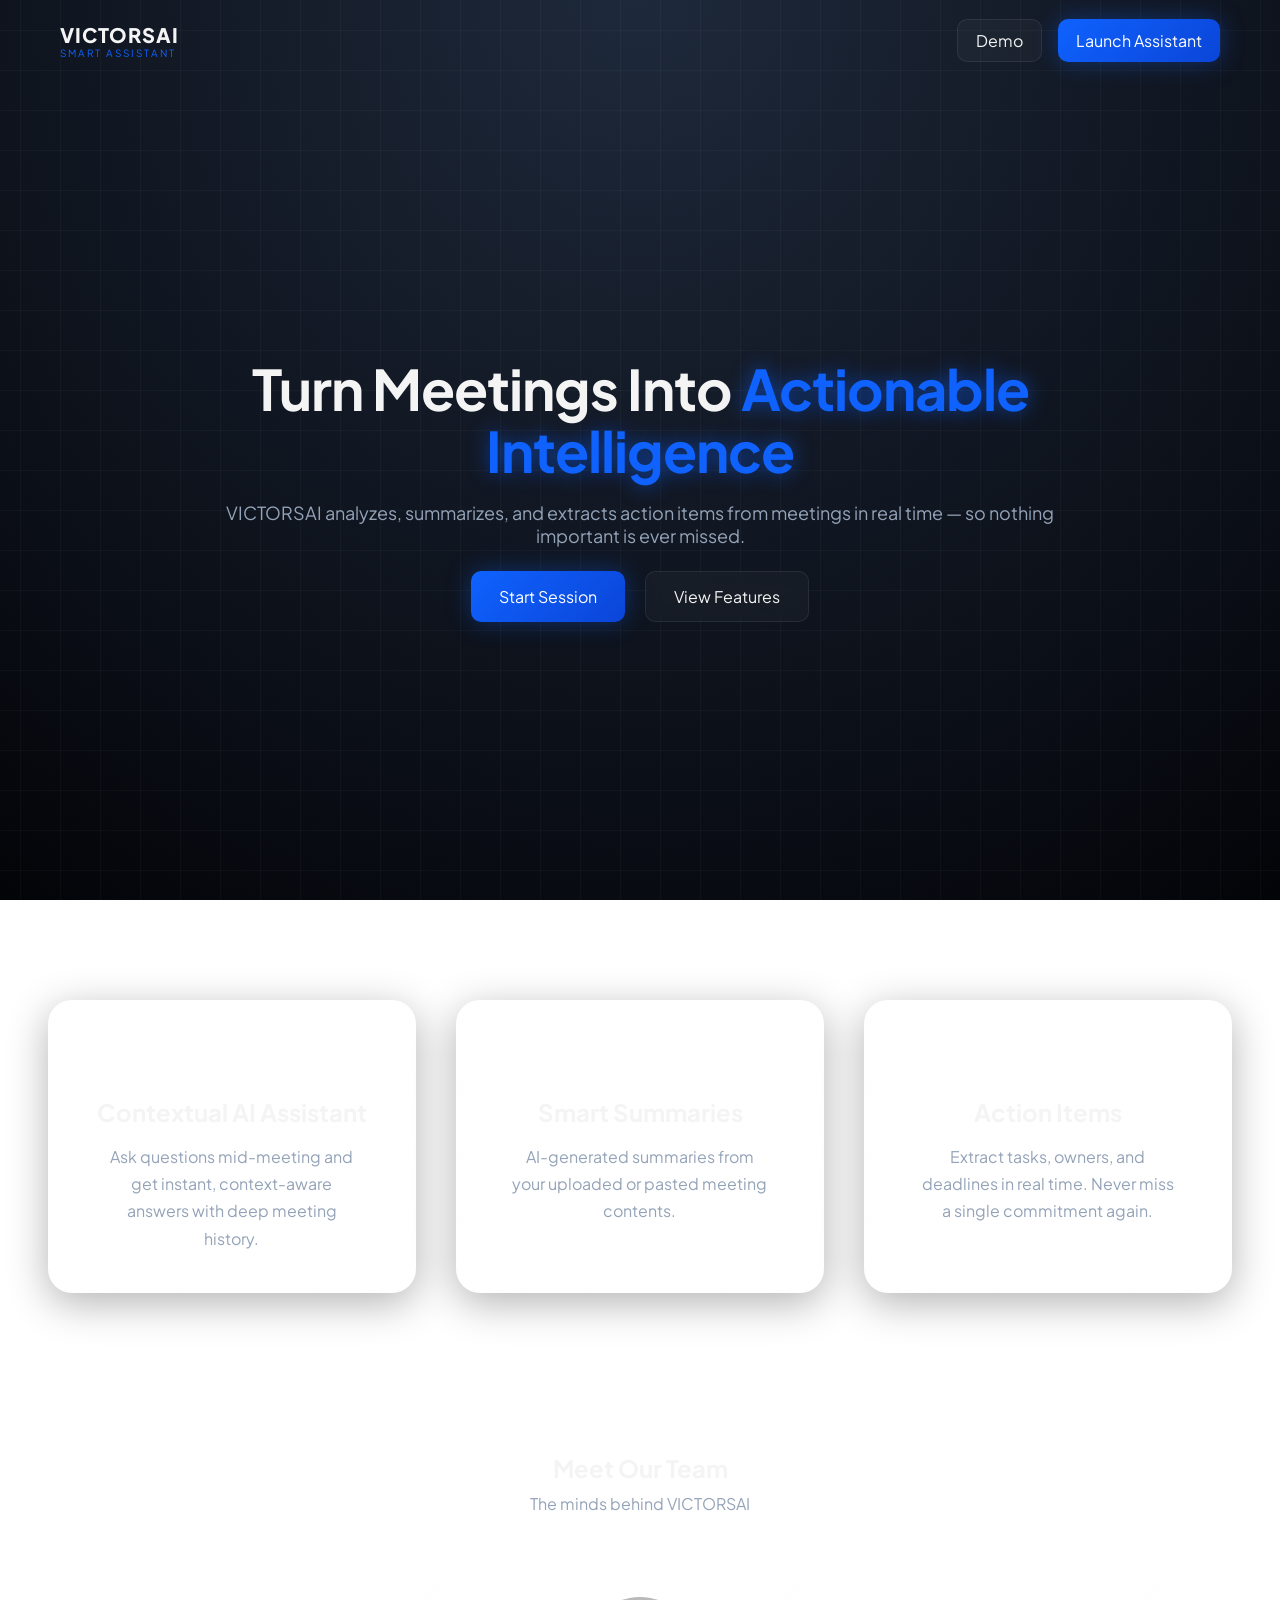
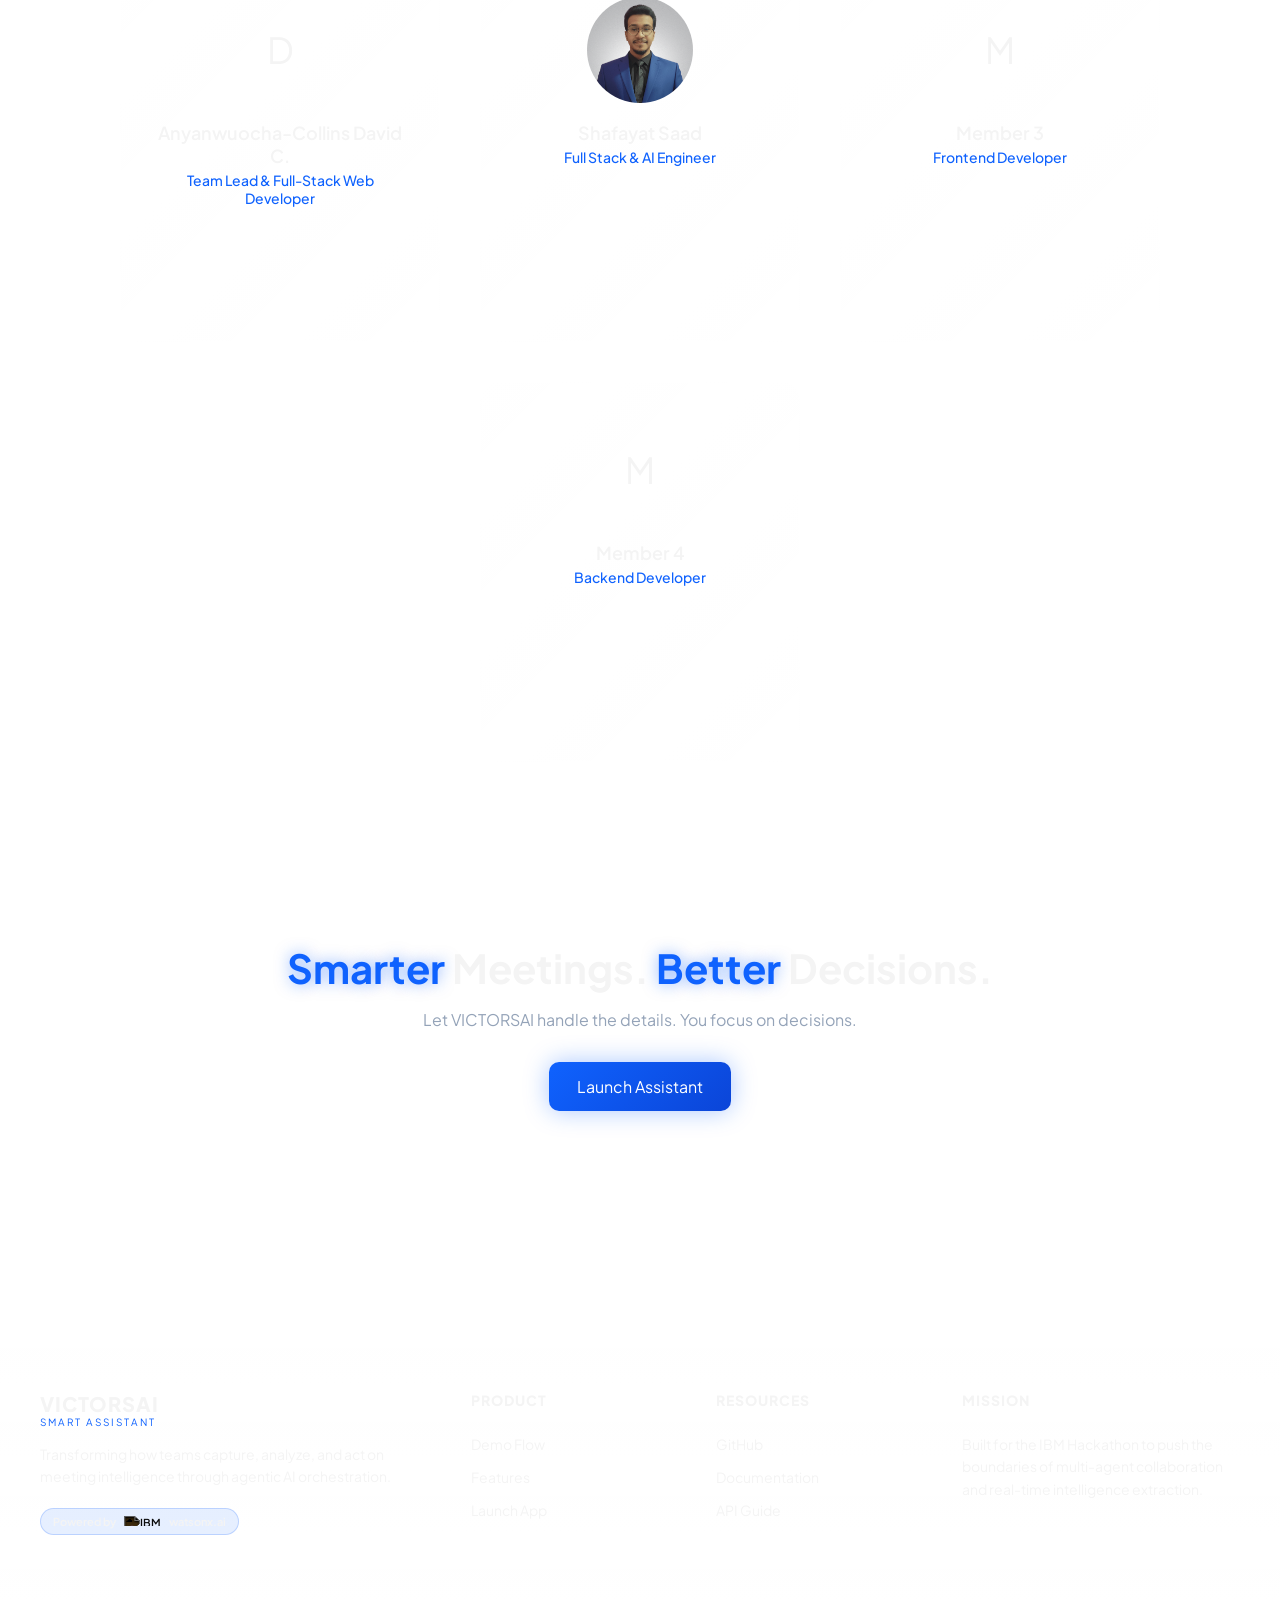
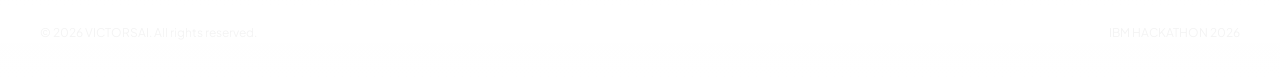
==== frontend/index.html @ 634a0e99 "Update index.html" ====
<!DOCTYPE html>
<html lang="en">
<head>
  <meta charset="UTF-8" />
  <meta name="viewport" content="width=device-width, initial-scale=1.0" />
  <title>VICTORSAI – Smart Meeting Assistant</title>
  <!-- Preload fonts to prevent FOUC -->
  <link rel="preconnect" href="https://fonts.googleapis.com">
  <link rel="preconnect" href="https://fonts.gstatic.com" crossorigin>
  <link rel="preload" href="https://fonts.googleapis.com/css2?family=Plus+Jakarta+Sans:wght@300;400;600;800&display=swap" as="style">
  <link rel="stylesheet" href="https://fonts.googleapis.com/css2?family=Plus+Jakarta+Sans:wght@300;400;600;800&display=swap">
  <link rel="stylesheet" href="assets/css/styles.css" />
  <link rel="apple-touch-icon" sizes="180x180" href="apple-touch-icon.png">
  <link rel="icon" type="image/png" sizes="32x32" href="favicon-32x32.png">
  <link rel="icon" type="image/png" sizes="16x16" href="favicon-16x16.png">
  <script src="https://unpkg.com/lucide@latest"></script>
  <link rel="icon" type="image/png" sizes="16x16" href="favicon-16x16.png">
  <link rel="manifest" href="site.webmanifest">
</head>
<body onload="document.body.classList.add('loaded')">

  <!-- Decorative Blobs -->
  <div class="float-element blob-1"></div>
  <div class="float-element blob-2"></div>

  <!-- NAVBAR -->
  <nav class="navbar" id="mainNav">
    <a href="index.html" class="logo" style="text-decoration: none; color: inherit;">
      <span class="brand">VICTORSAI</span>
      <span class="sub">SMART ASSISTANT</span>
    </a>

    <div class="nav-actions">
      <a class="ghost-btn" href="demo.html">Demo</a>
      <a class="primary-btn" href="input.html">Launch Assistant</a>
    </div>
  </nav>

  <!-- HERO -->
  <section class="hero">
    <div id="light-rays-container"></div>
    <div class="hero-content reveal">
      <h1>Turn Meetings Into <span>Actionable Intelligence</span></h1>
      <p>
        VICTORSAI analyzes, summarizes, and extracts action items
        from meetings in real time — so nothing important is ever missed.
      </p>

      <div class="hero-buttons">
        <a class="primary-btn large" href="input.html">Start Session</a>
        <a class="ghost-btn large" href="#features">View Features</a>
      </div>
    </div>
  </section>

  <!-- FEATURES -->
  <section id="features" class="features">

    <div class="feature-card reveal stagger-1">
      <i data-lucide="bot" style="width: 32px; height: 32px;"></i>
      <h3>Contextual AI Assistant</h3>
      <p>Ask questions mid-meeting and get instant, context-aware answers with deep meeting history.</p>
    </div>

    <div class="feature-card reveal stagger-2">
      <i data-lucide="file-text" style="width: 32px; height: 32px;"></i>
      <h3>Smart Summaries</h3>
      <p>AI-generated summaries from your uploaded or pasted meeting contents.</p>
    </div>

    <div class="feature-card reveal stagger-3">
      <i data-lucide="check-circle" style="width: 32px; height: 32px;"></i>
      <h3>Action Items</h3>
      <p>Extract tasks, owners, and deadlines in real time. Never miss a single commitment again.</p>
    </div>
  </section>

  <!-- DEMO VIDEO -->
  <!-- TEAM -->
  <section class="team reveal">
    <h2>Meet Our Team</h2>
    <p style="color: var(--muted); margin-top: 10px;">The minds behind VICTORSAI</p>
    <div class="team-grid">
      <!-- Member 1: Anyanwuocha-Collins David C. -->
      <div class="team-member">
        <div class="member-avatar">D</div>
        <div class="member-name">Anyanwuocha-Collins David C.</div>
        <div class="member-role">Team Lead & Full-Stack Web Developer</div>
        <div class="member-bio">
          400-level Information Technology student at the Federal University of Technology, Owerri, Nigeria. Leads system architecture and development while contributing across frontend, backend, and cloud-based components to deliver scalable, production-ready solutions.
        </div>
        <div class="member-social">
            <a href="https://www.linkedin.com/in/anyanwuocha-collins-david-2a53b7321" target="_blank" class="social-link" title="LinkedIn"><i data-lucide="linkedin" style="width: 18px; height: 18px;"></i></a>
            <a href="https://github.com/Anydav" target="_blank" class="social-link" title="GitHub"><i data-lucide="github" style="width: 18px; height: 18px;"></i></a>
        </div>
      </div>

      <!-- Member 2: Shafayat Saad -->
      <div class="team-member">
        <div class="member-avatar">
          <img src="assets/images/shafayat.png" alt="Shafayat Saad">
        </div>
        <div class="member-name">Shafayat Saad</div>
        <div class="member-role">Full Stack & AI Engineer</div>
        <div class="member-bio">
          Final-year Computer Science student and AI developer specializing in building agentic workflows and intelligent applications. Leads the engineering of core AI services and seamless frontend-backend integration.
        </div>
        <div class="member-social">
          <a href="https://shafayatsaad.vercel.app/" target="_blank" class="social-link" title="Portfolio"><i data-lucide="globe" style="width: 18px; height: 18px;"></i></a>
          <a href="https://www.linkedin.com/in/shafayatsaad/" target="_blank" class="social-link" title="LinkedIn"><i data-lucide="linkedin" style="width: 18px; height: 18px;"></i></a>
          <a href="https://github.com/shafayatsaad" target="_blank" class="social-link" title="GitHub"><i data-lucide="github" style="width: 18px; height: 18px;"></i></a>
          <a href="mailto:shafayat.saad30@gmail.com" class="social-link" title="Email"><i data-lucide="mail" style="width: 18px; height: 18px;"></i></a>
        </div>
      </div>

       <!-- Member 3 -->
       <div class="team-member">
        <div class="member-avatar">M</div>
        <div class="member-name">Member 3</div>
        <div class="member-role">Frontend Developer</div>
        <div class="member-social">
            <a href="#" class="social-link"><i data-lucide="linkedin" style="width: 18px; height: 18px;"></i></a>
            <a href="#" class="social-link"><i data-lucide="github" style="width: 18px; height: 18px;"></i></a>
        </div>
      </div>

      <!-- Member 4 -->
      <div class="team-member">
        <div class="member-avatar">M</div>
        <div class="member-name">Member 4</div>
        <div class="member-role">Backend Developer</div>
        <div class="member-social">
            <a href="#" class="social-link"><i data-lucide="linkedin" style="width: 18px; height: 18px;"></i></a>
            <a href="#" class="social-link"><i data-lucide="github" style="width: 18px; height: 18px;"></i></a>
        </div>
      </div>
    </div>
  </section>

  <!-- CTA -->
  <section class="cta reveal">
    <h2><span class="blue-text">Smarter</span> Meetings. <span class="blue-text">Better</span> Decisions.</h2>
    <p>Let VICTORSAI handle the details. You focus on decisions.</p>
    <a class="primary-btn large" href="input.html">Launch Assistant</a>
  </section>

  <!-- FOOTER -->
  <footer class="site-footer">
    <div class="footer-grid">
      <div class="footer-col">
        <div class="logo">
          <span class="brand">VICTORSAI</span>
          <span class="sub">SMART ASSISTANT</span>
        </div>
        <p style="margin-top: 15px;">Transforming how teams capture, analyze, and act on meeting intelligence through agentic AI orchestration.</p>
        <div class="watsonx-badge">
          <span>Powered by</span>
          <img src="https://upload.wikimedia.org/wikipedia/commons/5/51/IBM_logo.svg" alt="IBM" height="10" style="filter: invert(1);">
          <span>watsonx.ai</span>
        </div>
      </div>
      <div class="footer-col">
        <h4>Product</h4>
        <ul class="footer-links">
          <li><a href="demo.html">Demo Flow</a></li>
          <li><a href="#features">Features</a></li>
          <li><a href="input.html">Launch App</a></li>
        </ul>
      </div>
      <div class="footer-col">
        <h4>Resources</h4>
        <ul class="footer-links">
          <li><a href="https://github.com/shafayatsaad/Smart_Meeting_Assistant_IBM_Hackathon">GitHub</a></li>
          <li><a href="https://github.com/shafayatsaad/Smart_Meeting_Assistant_IBM_Hackathon?tab=readme-ov-file#-overview">Documentation</a></li>
          <li><a href="https://github.com/shafayatsaad/Smart_Meeting_Assistant_IBM_Hackathon?tab=readme-ov-file#-api-documentation">API Guide</a></li>
        </ul>
      </div>
      <div class="footer-col">
        <h4>Mission</h4>
        <p>Built for the IBM Hackathon to push the boundaries of multi-agent collaboration and real-time intelligence extraction.</p>
      </div>
    </div>
    <div class="footer-bottom">
      <p>&copy; 2026 VICTORSAI. All rights reserved.</p>
      <div style="display: flex; gap: 20px;">
        <span class="footer-brand">IBM HACKATHON 2026</span>
      </div>
    </div>
  </footer>

  <script src="https://unpkg.com/ogl@1.0.11/dist/ogl.umd.js"></script>
  <script src="./assets/js/light-rays.js"></script>

  <script>
    // Initialize LightRays (now attached to window)
    window.addEventListener('load', () => {
      if (window.initLightRays) {
        initLightRays('light-rays-container', {
          raysColor: '#0f62fe', // Victorious Blue
          raysSpeed: 0.2, // Slow and majestic
          lightSpread: 0.2,
          rayLength: 1.5,
          fadeDistance: 0.8,
          mouseInfluence: 0.05
        });
      }
    });

    // Initialize Lucide Icons
    if(window.lucide) lucide.createIcons();
  </script>

  <script>
    // Sticky Nav Scroll effect
    window.addEventListener('scroll', () => {
      const nav = document.getElementById('mainNav');
      if (window.scrollY > 50) {
        nav.classList.add('scrolled');
      } else {
        nav.classList.remove('scrolled');
      }
    });

    // Scroll Reveal Observer
    const observerOptions = {
      threshold: 0.1,
      rootMargin: "0px 0px -50px 0px"
    };

    const observer = new IntersectionObserver((entries) => {
      entries.forEach(entry => {
        if (entry.isIntersecting) {
          entry.target.classList.add('active');
        }
      });
    }, observerOptions);

    document.querySelectorAll('.reveal').forEach(el => observer.observe(el));

    // Mouse glow for feature cards
    document.querySelectorAll('.feature-card').forEach(card => {
      card.onmousemove = e => {
        const rect = card.getBoundingClientRect();
        const x = e.clientX - rect.left;
        const y = e.clientY - rect.top;
        card.style.setProperty('--mouse-x', `${x}px`);
        card.style.setProperty('--mouse-y', `${y}px`);
      };
    });
  </script>

</body>
</html>
---- frontend/assets/css/styles.css ----
/* Fonts loaded via HTML preload for better performance */

@import 'footer.css';
@import 'video.css';

:root {
  --bg: #030408; 
  --panel: rgba(255, 255, 255, 0.03); 
  --panel-hover: rgba(255, 255, 255, 0.06);
  --border: rgba(255, 255, 255, 0.08); 
  --border-bright: rgba(255, 255, 255, 0.15);
  --text: #f4f4f4; 
  --muted: #94a3b8; 
  --blue: #0f62fe; 
  --blue-glow: rgba(15, 98, 254, 0.35);
}

* { margin: 0; padding: 0; box-sizing: border-box; }

body {
  font-family: 'Plus Jakarta Sans', sans-serif;
  background: radial-gradient(circle at top, #1e293b, var(--bg));
  background-attachment: fixed;
  color: var(--text);
  min-height: 100vh;
  position: relative;
  overflow-x: hidden;
}

/* 📐 Technical Grid Pattern */
body::after {
  content: "";
  position: fixed;
  inset: 0;
  background-image: 
    linear-gradient(rgba(255, 255, 255, 0.03) 1px, transparent 1px),
    linear-gradient(90deg, rgba(255, 255, 255, 0.03) 1px, transparent 1px);
  background-size: 40px 40px;
  background-position: center center;
  z-index: -1;
  pointer-events: none;
}

/* NAVBAR */
.navbar {
  height: 80px;
  padding: 0 60px;
  display: flex;
  justify-content: space-between;
  align-items: center;
  position: fixed;
  top: 0;
  width: 100%;
  z-index: 1000;
  transition: all 0.4s ease;
  backdrop-filter: blur(0px);
}

.navbar.scrolled {
  height: 64px;
  background: rgba(3, 4, 8, 0.8);
  backdrop-filter: blur(20px);
  border-bottom: 1px solid var(--border);
  box-shadow: 0 4px 30px rgba(0,0,0,0.5);
}

.logo .brand { font-weight: 800; letter-spacing: 1px; font-size: 20px; }
.logo .sub { display: block; font-size: 10px; color: var(--blue); letter-spacing: 2px; text-transform: uppercase; }

.nav-actions { display: flex; gap: 16px; }

/* BUTTONS */
.primary-btn {
  background: linear-gradient(135deg, var(--blue), #0b45d8);
  border: none;
  color: white;
  padding: 10px 18px;
  border-radius: 10px;
  cursor: pointer;
  box-shadow: 0 0 25px var(--blue-glow);
  text-decoration: none;
  display: inline-flex;
  align-items: center;
}

.ghost-btn {
  background: var(--panel);
  border: 1px solid var(--border);
  color: var(--text);
  padding: 10px 18px;
  border-radius: 10px;
  cursor: pointer;
  text-decoration: none;
  display: inline-flex;
  align-items: center;
  transition: all 0.3s ease;
  backdrop-filter: blur(8px);
}

.primary-btn {
  /* Existing styles assumed, adding transition */
  transition: all 0.3s cubic-bezier(0.4, 0, 0.2, 1);
  position: relative;
  overflow: hidden;
}

.primary-btn:hover {
  transform: translateY(-3px);
  box-shadow: 0 10px 25px rgba(15, 98, 254, 0.45);
}

.ghost-btn {
  /* Existing styles assumed, adding transition */
  transition: all 0.3s ease;
}

.ghost-btn:hover {
  background: rgba(255, 255, 255, 0.1);
  border-color: var(--blue);
  color: #fff;
  transform: translateY(-3px);
  box-shadow: 0 5px 15px rgba(0,0,0,0.2);
}

.large { padding: 14px 28px; font-size: 16px; }

/* HERO */
.hero { 
  padding-top: 80px; /* Restored to original */
  min-height: 100vh; /* Restored to full height */
  display: flex; 
  align-items: center; 
  justify-content: center; 
  padding-left: 48px;
  padding-right: 48px;
  position: relative; /* Ensure hero is positioned for absolute child */
  overflow: hidden; /* Contain the rays */
}

#light-rays-container {
  position: absolute;
  top: 0;
  left: 0;
  width: 100%;
  height: 100%;
  z-index: 0; /* Behind content, but explicit */
  pointer-events: none;
  /* Removed mix-blend-mode for better visibility */
}
.hero-content { 
  max-width: 900px; 
  text-align: center; 
  position: relative; 
  z-index: 1; /* Ensure content is above rays */
}
.hero h1 { font-size: 56px; line-height: 1.1; letter-spacing: -1px; margin-bottom: 20px; }
.hero h1 span { color: var(--blue); text-shadow: 0 0 20px rgba(15, 98, 254, 0.6); }
.hero p { margin-top: 10px; color: var(--muted); font-size: 18px; }
.hero-buttons { margin-top: 24px; display: flex; justify-content: center; gap: 20px; }

/* FEATURES */
.features { padding: 100px 48px 80px; display: grid; grid-template-columns: repeat(auto-fit, minmax(320px, 1fr)); gap: 40px; }
.feature-card { 
  background: linear-gradient(135deg, rgba(255,255,255,0.05), rgba(255,255,255,0.01));
  border: 1px solid var(--border); 
  border-radius: 24px; 
  padding: 40px; 
  backdrop-filter: blur(20px); 
  -webkit-backdrop-filter: blur(20px);
  transition: all 0.4s cubic-bezier(0.4, 0, 0.2, 1);
  box-shadow: 0 10px 40px rgba(0,0,0,0.3);
  position: relative;
  overflow: hidden;
  text-align: center; /* Center alignment */
  display: flex;
  flex-direction: column;
  align-items: center;
}

.feature-card::before {
  content: "";
  position: absolute;
  inset: 0;
  background: radial-gradient(800px circle at var(--mouse-x) var(--mouse-y), rgba(255,255,255,0.06), transparent 40%);
  opacity: 0;
  transition: opacity 0.5s;
}

.feature-card:hover {
  transform: translateY(-8px) scale(1.02);
  border-color: rgba(15, 98, 254, 0.4);
  box-shadow: 0 20px 50px rgba(0,0,0,0.5), inset 0 0 20px rgba(15, 98, 254, 0.1);
}

.feature-card:hover::before { opacity: 1; }

.feature-card h3 { margin-bottom: 16px; font-size: 24px; }
.feature-card p { color: var(--muted); font-size: 16px; line-height: 1.7; max-width: 90%; }
.feature-card i { color: var(--blue); margin-bottom: 24px; display: block; filter: drop-shadow(0 0 15px rgba(15, 98, 254, 0.5)); transform: scale(1.2); }

/* TEAM SECTION */
.team { padding: 80px 48px; text-align: center; }
.team-grid {
  display: flex;
  justify-content: center;
  gap: 40px;
  flex-wrap: wrap;
  margin-top: 48px;
}
.team-member {
  background: linear-gradient(135deg, rgba(255,255,255,0.03), rgba(255,255,255,0.01));
  border: 1px solid var(--border);
  border-radius: 20px;
  padding: 32px;
  width: 100%;
  max-width: 320px; 
  height: 380px; /* Fixed height for uniformity */
  backdrop-filter: blur(10px);
  transition: all 0.4s cubic-bezier(0.4, 0, 0.2, 1);
  display: flex;
  flex-direction: column;
  position: relative;
  overflow: hidden;
}
.team-member:hover {
  transform: translateY(-8px);
  border-color: var(--blue);
  height: auto; /* Allow growth on hover */
  min-height: 380px;
  box-shadow: 0 15px 40px rgba(0,0,0,0.4);
  z-index: 10;
}
.member-avatar {
  width: 110px;
  height: 110px;
  border-radius: 50%;
  background: rgba(255, 255, 255, 0.05);
  margin: 0 auto 16px;
  border: 2px solid var(--border);
  overflow: hidden; 
  display: flex;
  align-items: center; 
  justify-content: center;
  font-size: 36px;
  flex-shrink: 0;
  transition: transform 0.4s ease;
}
.team-member:hover .member-avatar {
  transform: scale(0.9);
}
.member-avatar img {
  width: 100%;
  height: 100%;
  object-fit: cover;
  object-position: center top;
}
.member-name { font-size: 18px; font-weight: 600; margin-bottom: 4px; }
.member-role { color: var(--blue); font-size: 14px; font-weight: 500; margin-bottom: 16px; }

.member-bio { 
  font-size: 13px; 
  color: var(--muted); 
  line-height: 1.6; 
  margin-bottom: 20px;
  max-height: 0;
  opacity: 0;
  overflow: hidden;
  transition: all 0.4s cubic-bezier(0.4, 0, 0.2, 1);
}

.team-member:hover .member-bio {
  max-height: 200px;
  opacity: 1;
}

.member-social {
  display: flex;
  justify-content: center;
  gap: 12px;
  margin-top: auto;
  padding-top: 10px;
}

.social-link {
  color: var(--muted);
  transition: all 0.2s ease;
}

.social-link:hover {
  color: var(--blue);
  transform: translateY(-2px);
}

/* CTA */
.cta { padding: 100px 48px; text-align: center; }
.cta h2 { font-size: 40px; }
.cta p { margin: 16px 0 32px; color: var(--muted); }

/* Responsive */
@media (max-width: 768px) {
  .navbar {
    padding: 0 24px;
    height: 64px;
  }

  .hero h1 { font-size: 36px; }
  .hero { padding: 0 24px; height: auto; min-height: calc(100vh - 64px); }
  .hero p { font-size: 16px; }
  .features { padding: 60px 24px; }
  .cta { padding: 60px 24px; }
  .cta h2 { font-size: 32px; }
  .cta { padding: 40px 16px; }
}

@media (max-width: 600px) {
  .navbar {
    flex-direction: column;
    height: auto;
    padding: 16px;
    gap: 16px;
    background: rgba(3, 4, 8, 0.9); /* Ensure readability */
    backdrop-filter: blur(20px);
  }

  .nav-actions {
    width: 100%;
    justify-content: center;
  }

  .logo { margin-bottom: 4px; }

  .hero h1 { font-size: 24px; }
  .logo .brand { font-size: 18px; }
  .logo .sub { font-size: 9px; letter-spacing: 1px; }
}

/* FOOTER (Styles moved to base.css for consistency) */

/* UTILITIES & ANIMATIONS */
.blue-text { color: var(--blue); text-shadow: 0 0 15px rgba(15, 98, 254, 0.5); }

.reveal {
  opacity: 0;
  transform: translateY(30px);
  transition: all 0.8s cubic-bezier(0.4, 0, 0.2, 1);
}

.reveal.active {
  opacity: 1;
  transform: translateY(0);
}

.stagger-1 { transition-delay: 0.1s; }
.stagger-2 { transition-delay: 0.2s; }
.stagger-3 { transition-delay: 0.3s; }
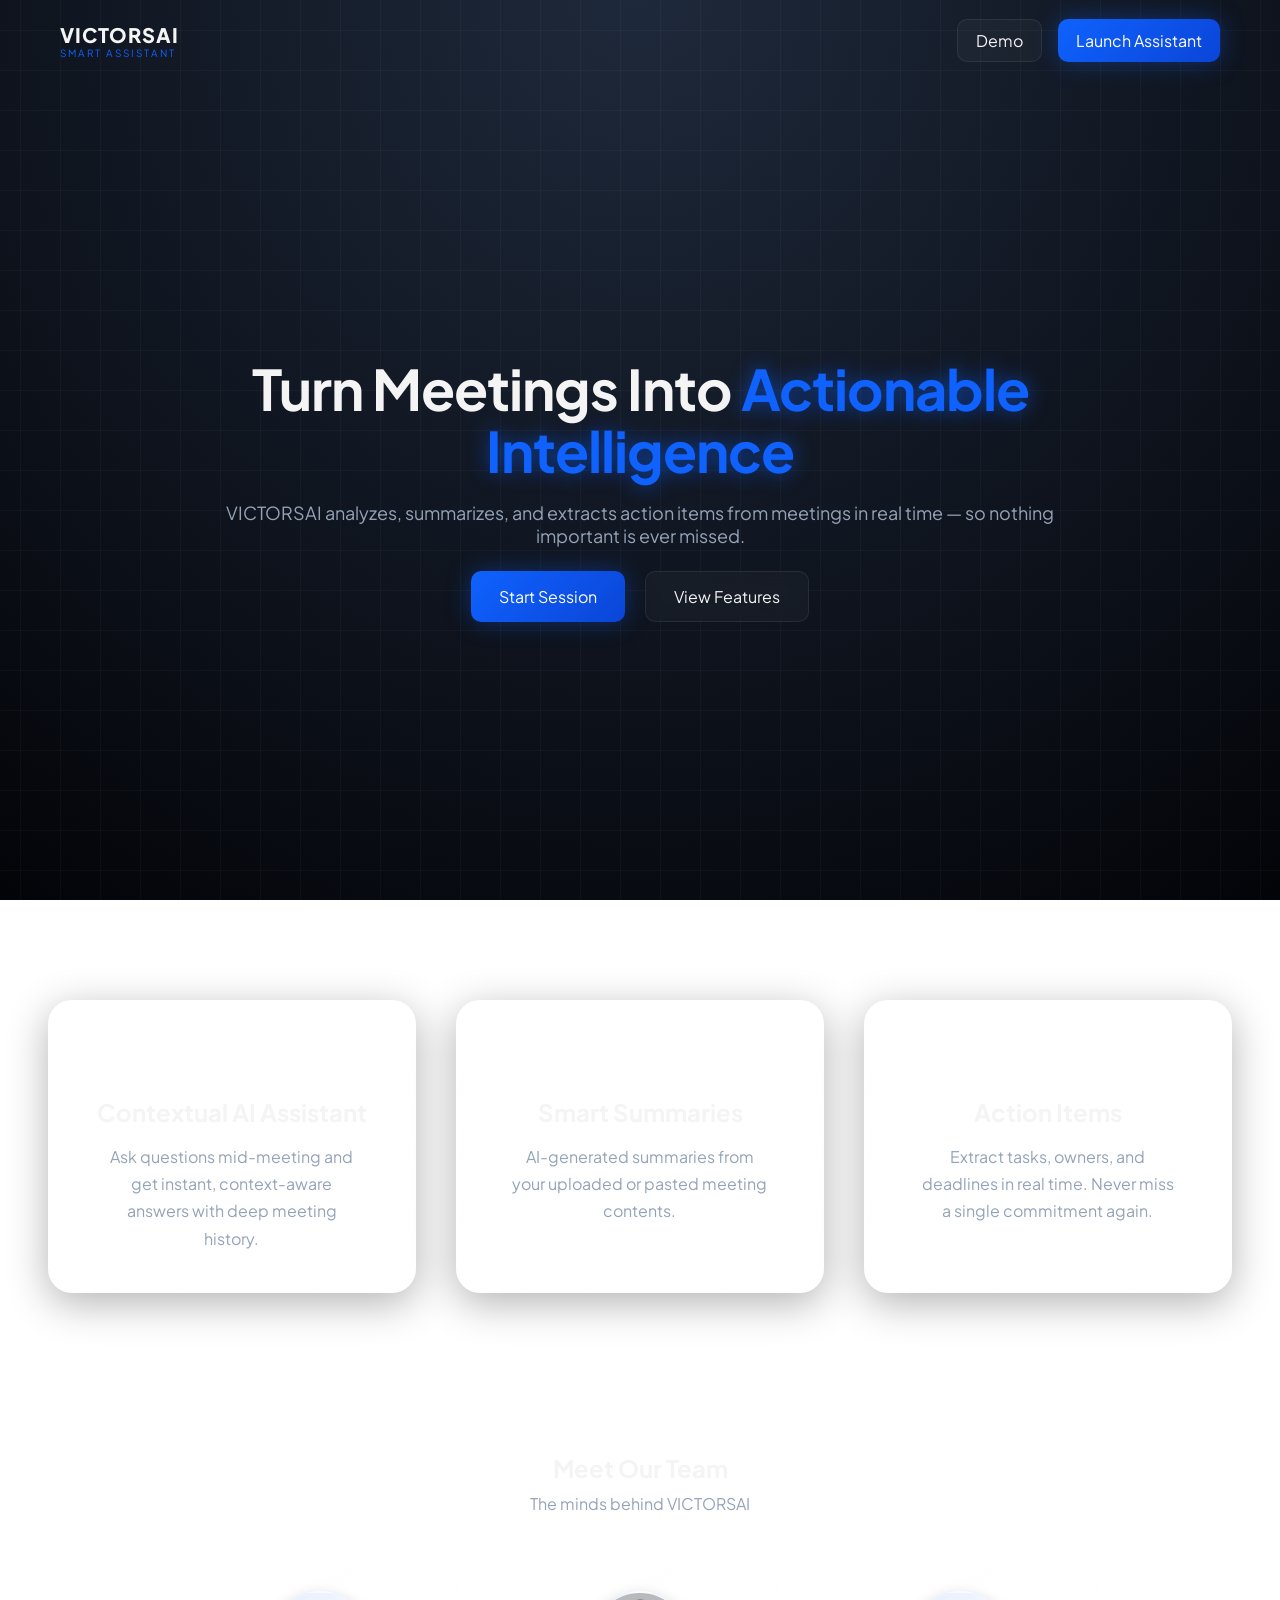
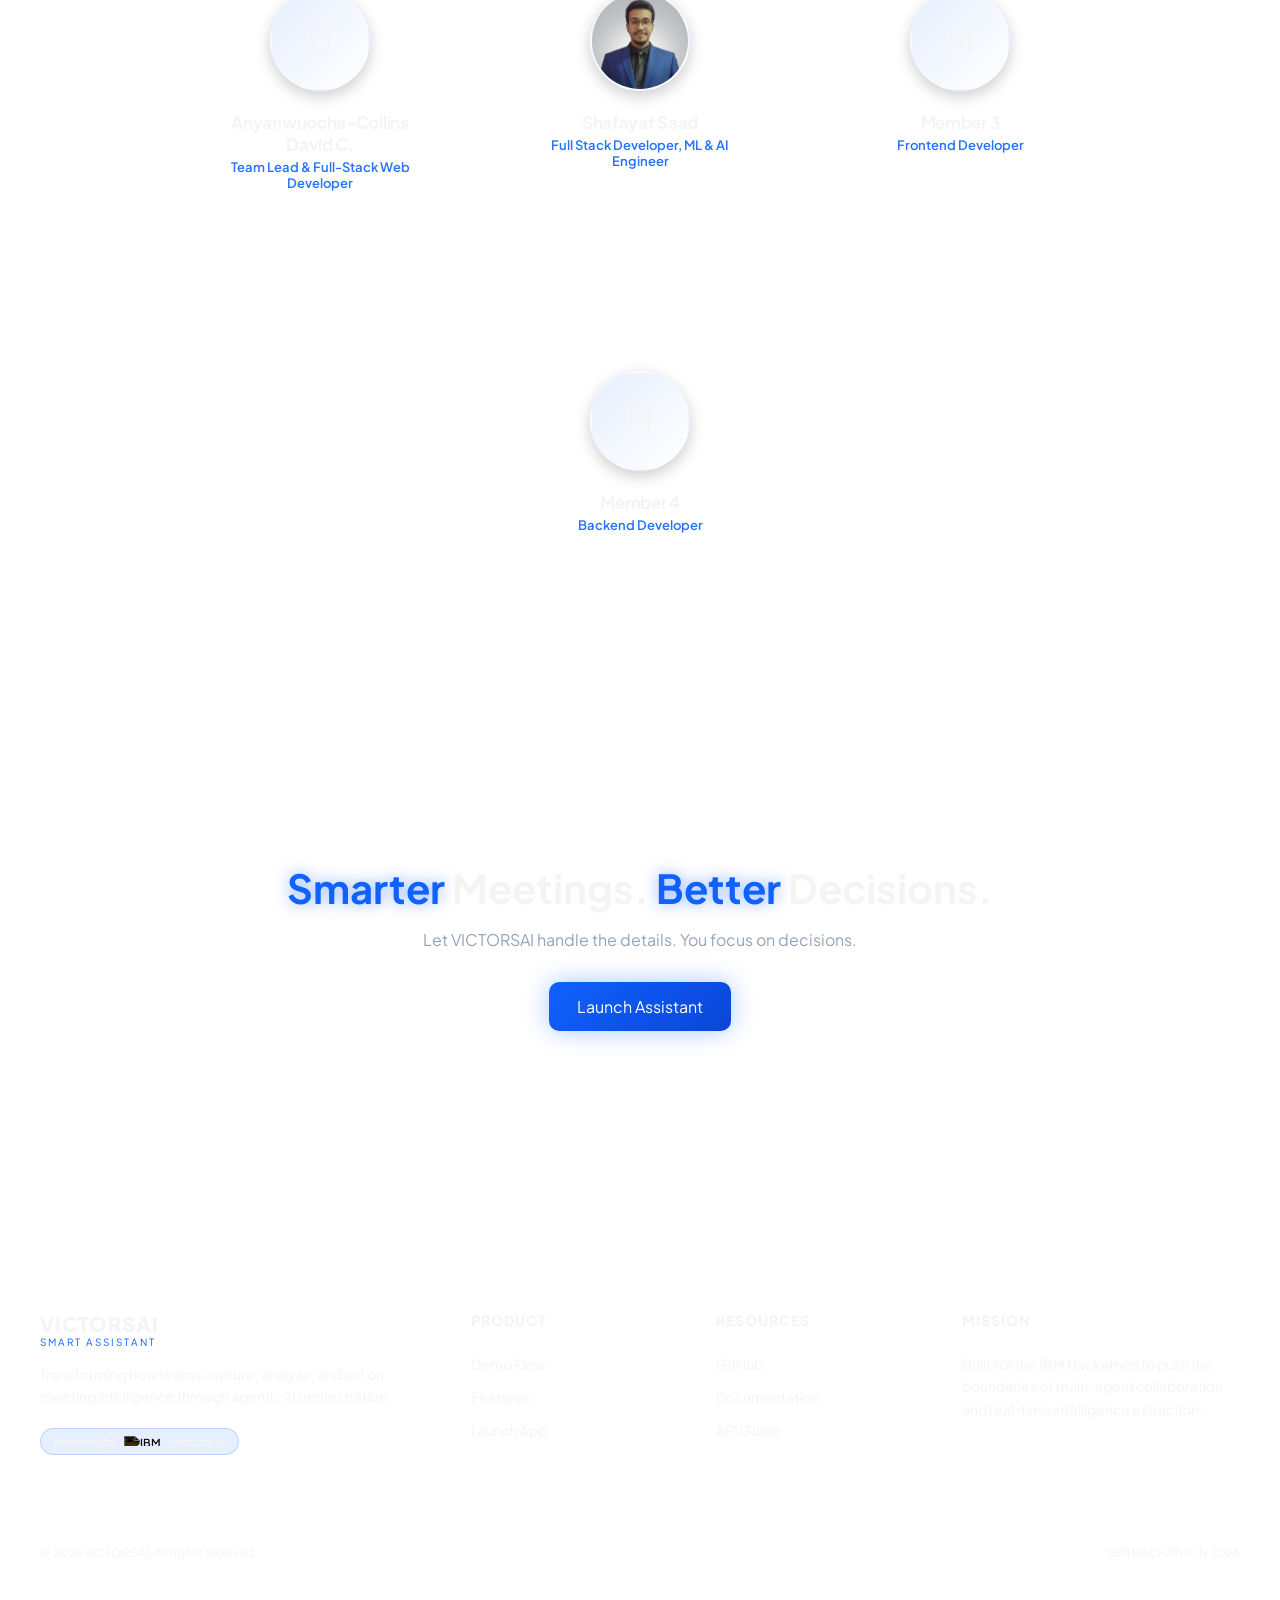
==== commit 15cf1f28: "Update index.html" ====
--- a/frontend/index.html
+++ b/frontend/index.html
@@ -101,9 +101,9 @@
           <img src="assets/images/shafayat.png" alt="Shafayat Saad">
         </div>
         <div class="member-name">Shafayat Saad</div>
-        <div class="member-role">Full Stack & AI Engineer</div>
+        <div class="member-role">Full Stack Developer, ML & AI Engineer</div>
         <div class="member-bio">
-          Final-year Computer Science student and AI developer specializing in building agentic workflows and intelligent applications. Leads the engineering of core AI services and seamless frontend-backend integration.
+          Computer Science graduate and AI engineer specializing in building agentic workflows and intelligent applications. Leads the engineering of core AI services and provides production-ready solutions with seamless frontend-backend integration.
         </div>
         <div class="member-social">
           <a href="https://shafayatsaad.vercel.app/" target="_blank" class="social-link" title="Portfolio"><i data-lucide="globe" style="width: 18px; height: 18px;"></i></a>
--- a/frontend/assets/css/styles.css
+++ b/frontend/assets/css/styles.css
@@ -210,43 +210,47 @@
 .team-member {
   background: linear-gradient(135deg, rgba(255,255,255,0.03), rgba(255,255,255,0.01));
   border: 1px solid var(--border);
-  border-radius: 20px;
-  padding: 32px;
+  border-radius: 24px;
+  padding: 28px;
   width: 100%;
-  max-width: 320px; 
-  height: 380px; /* Fixed height for uniformity */
-  backdrop-filter: blur(10px);
-  transition: all 0.4s cubic-bezier(0.4, 0, 0.2, 1);
+  max-width: 280px; 
+  height: 340px; /* More compact */
+  backdrop-filter: blur(14px);
+  transition: all 0.5s cubic-bezier(0.23, 1, 0.32, 1);
   display: flex;
   flex-direction: column;
   position: relative;
   overflow: hidden;
 }
 .team-member:hover {
-  transform: translateY(-8px);
+  transform: translateY(-12px);
   border-color: var(--blue);
-  height: auto; /* Allow growth on hover */
-  min-height: 380px;
-  box-shadow: 0 15px 40px rgba(0,0,0,0.4);
+  height: auto; 
+  min-height: 340px;
+  box-shadow: 0 20px 40px rgba(0,0,0,0.6), 0 0 20px rgba(15, 98, 254, 0.2);
+  background: linear-gradient(135deg, rgba(255,255,255,0.06), rgba(255,255,255,0.02));
   z-index: 10;
 }
 .member-avatar {
-  width: 110px;
-  height: 110px;
+  width: 100px;
+  height: 100px;
   border-radius: 50%;
-  background: rgba(255, 255, 255, 0.05);
-  margin: 0 auto 16px;
+  background: linear-gradient(135deg, rgba(15, 98, 254, 0.1), transparent);
+  margin: 0 auto 20px;
   border: 2px solid var(--border);
   overflow: hidden; 
   display: flex;
   align-items: center; 
   justify-content: center;
-  font-size: 36px;
+  font-size: 32px;
   flex-shrink: 0;
-  transition: transform 0.4s ease;
+  transition: all 0.5s ease;
+  box-shadow: 0 5px 15px rgba(0,0,0,0.2);
 }
 .team-member:hover .member-avatar {
-  transform: scale(0.9);
+  transform: scale(0.85);
+  border-color: var(--blue);
+  box-shadow: 0 0 15px var(--blue-glow);
 }
 .member-avatar img {
   width: 100%;
@@ -254,31 +258,38 @@
   object-fit: cover;
   object-position: center top;
 }
-.member-name { font-size: 18px; font-weight: 600; margin-bottom: 4px; }
-.member-role { color: var(--blue); font-size: 14px; font-weight: 500; margin-bottom: 16px; }
+.member-name { font-size: 17px; font-weight: 700; margin-bottom: 4px; letter-spacing: -0.3px; }
+.member-role { color: var(--blue); font-size: 13px; font-weight: 600; margin-bottom: 12px; opacity: 0.9; }
 
 .member-bio { 
-  font-size: 13px; 
+  font-size: 12.5px; 
   color: var(--muted); 
-  line-height: 1.6; 
-  margin-bottom: 20px;
+  line-height: 1.5; 
+  margin-bottom: 15px;
   max-height: 0;
   opacity: 0;
+  filter: blur(4px);
   overflow: hidden;
-  transition: all 0.4s cubic-bezier(0.4, 0, 0.2, 1);
+  transition: all 0.5s cubic-bezier(0.23, 1, 0.32, 1);
 }
 
 .team-member:hover .member-bio {
-  max-height: 200px;
+  max-height: 250px;
   opacity: 1;
+  filter: blur(0);
 }
 
 .member-social {
   display: flex;
   justify-content: center;
-  gap: 12px;
+  gap: 14px;
   margin-top: auto;
-  padding-top: 10px;
+  opacity: 0.7;
+  transition: opacity 0.3s ease;
+}
+
+.team-member:hover .member-social {
+  opacity: 1;
 }
 
 .social-link {
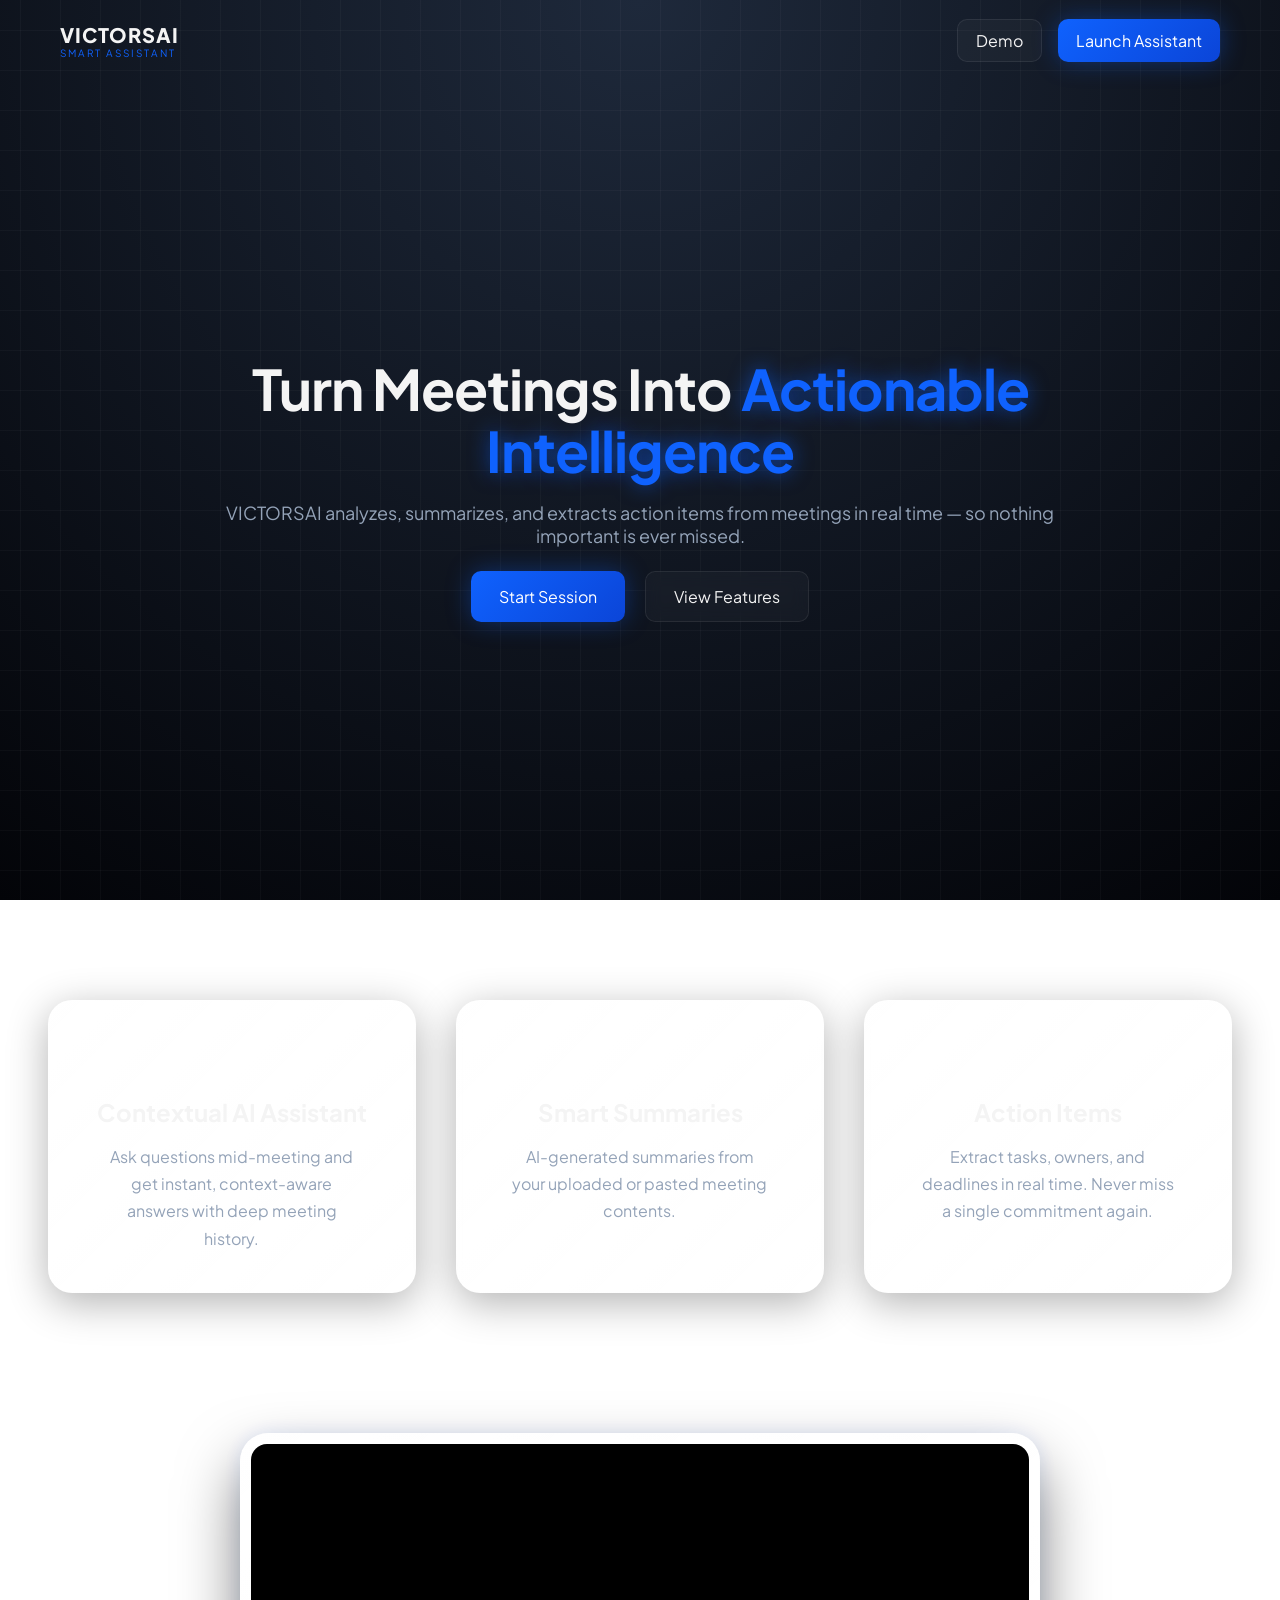
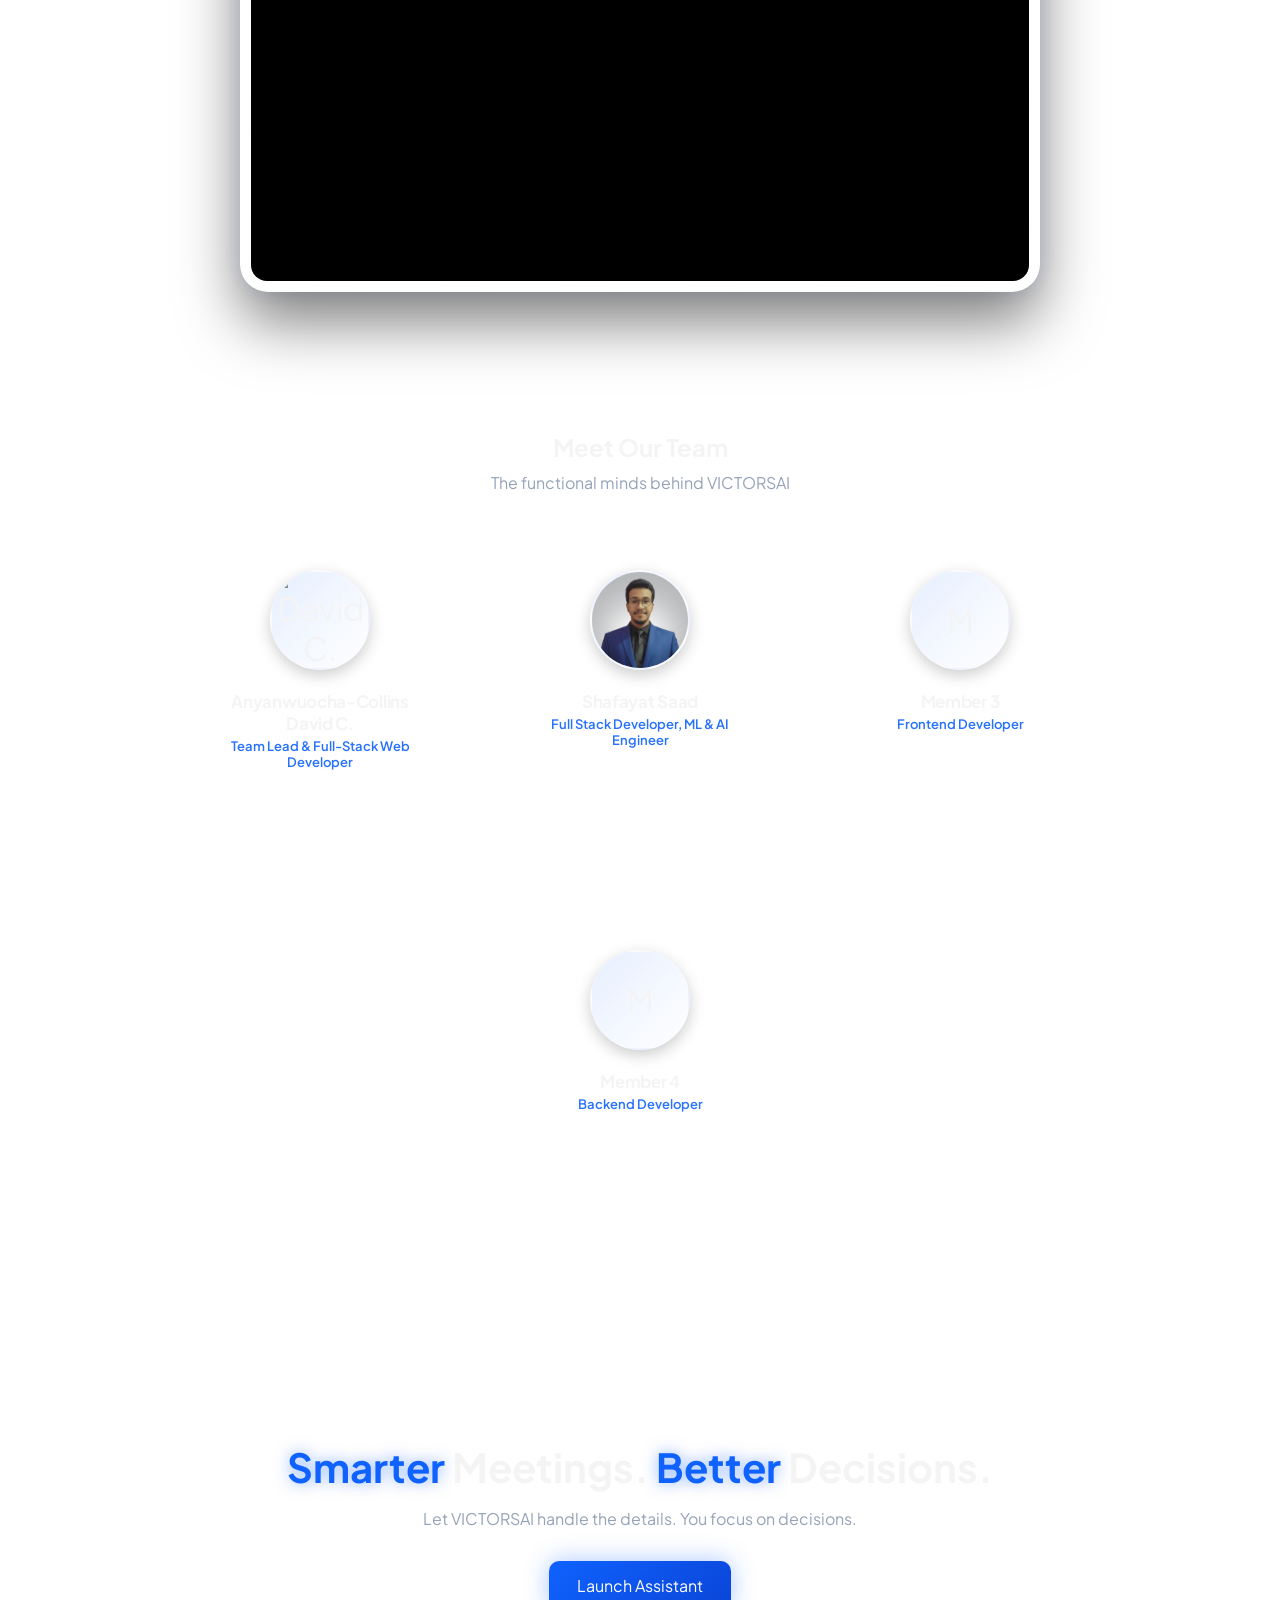
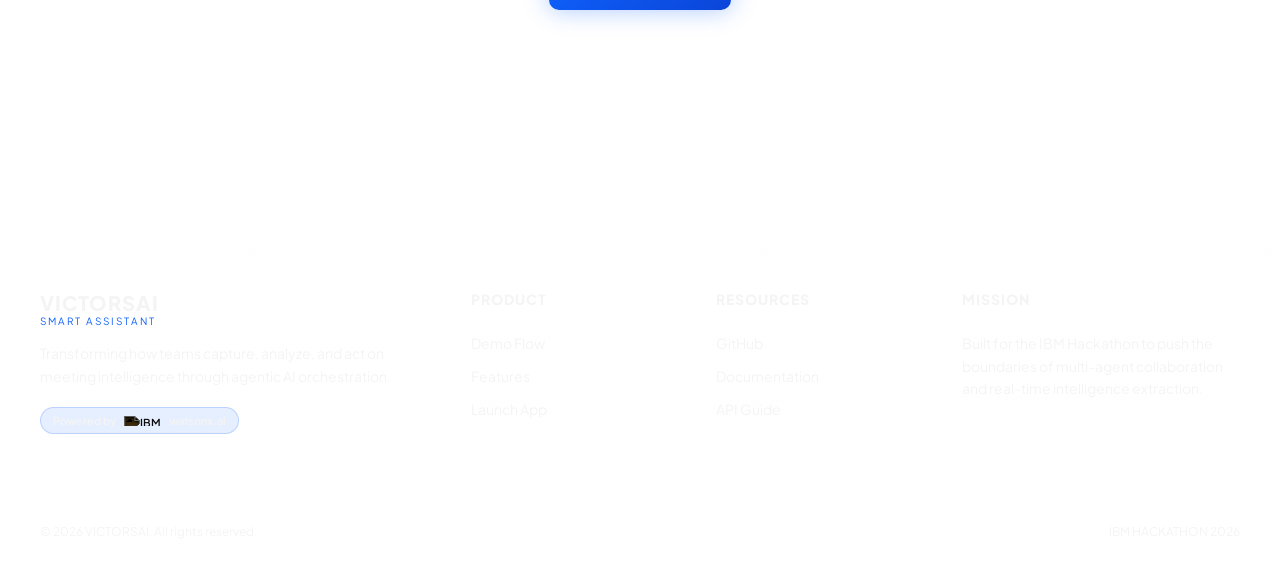
==== commit 84d3dca5: "Update index.html" ====
--- a/frontend/index.html
+++ b/frontend/index.html
@@ -76,14 +76,24 @@
   </section>
 
   <!-- DEMO VIDEO -->
+  <section class="video-section reveal">
+    <div class="video-card">
+      <div class="video-wrapper">
+        <iframe src="https://www.youtube.com/embed/9ZPboZJqa_g" title="VICTORSAI Demo" allow="accelerometer; autoplay; clipboard-write; encrypted-media; gyroscope; picture-in-picture; web-share" allowfullscreen></iframe>
+      </div>
+    </div>
+  </section>
+
   <!-- TEAM -->
   <section class="team reveal">
     <h2>Meet Our Team</h2>
-    <p style="color: var(--muted); margin-top: 10px;">The minds behind VICTORSAI</p>
+    <p style="color: var(--muted); margin-top: 10px;">The functional minds behind VICTORSAI</p>
     <div class="team-grid">
       <!-- Member 1: Anyanwuocha-Collins David C. -->
       <div class="team-member">
-        <div class="member-avatar">D</div>
+        <div class="member-avatar">
+          <img src="assets/images/david.heic" alt="David C.">
+        </div>
         <div class="member-name">Anyanwuocha-Collins David C.</div>
         <div class="member-role">Team Lead & Full-Stack Web Developer</div>
         <div class="member-bio">
@@ -197,11 +207,12 @@
       if (window.initLightRays) {
         initLightRays('light-rays-container', {
           raysColor: '#0f62fe', // Victorious Blue
-          raysSpeed: 0.2, // Slow and majestic
-          lightSpread: 0.2,
-          rayLength: 1.5,
-          fadeDistance: 0.8,
-          mouseInfluence: 0.05
+          raysSpeed: 0.15, // Majestic flow
+          lightSpread: 0.3, // Brighter rays
+          rayLength: 2.0, // Longer rays
+          fadeDistance: 0.9,
+          mouseInfluence: 0.08,
+          noiseAmount: 0.02 // Subtle grain
         });
       }
     });
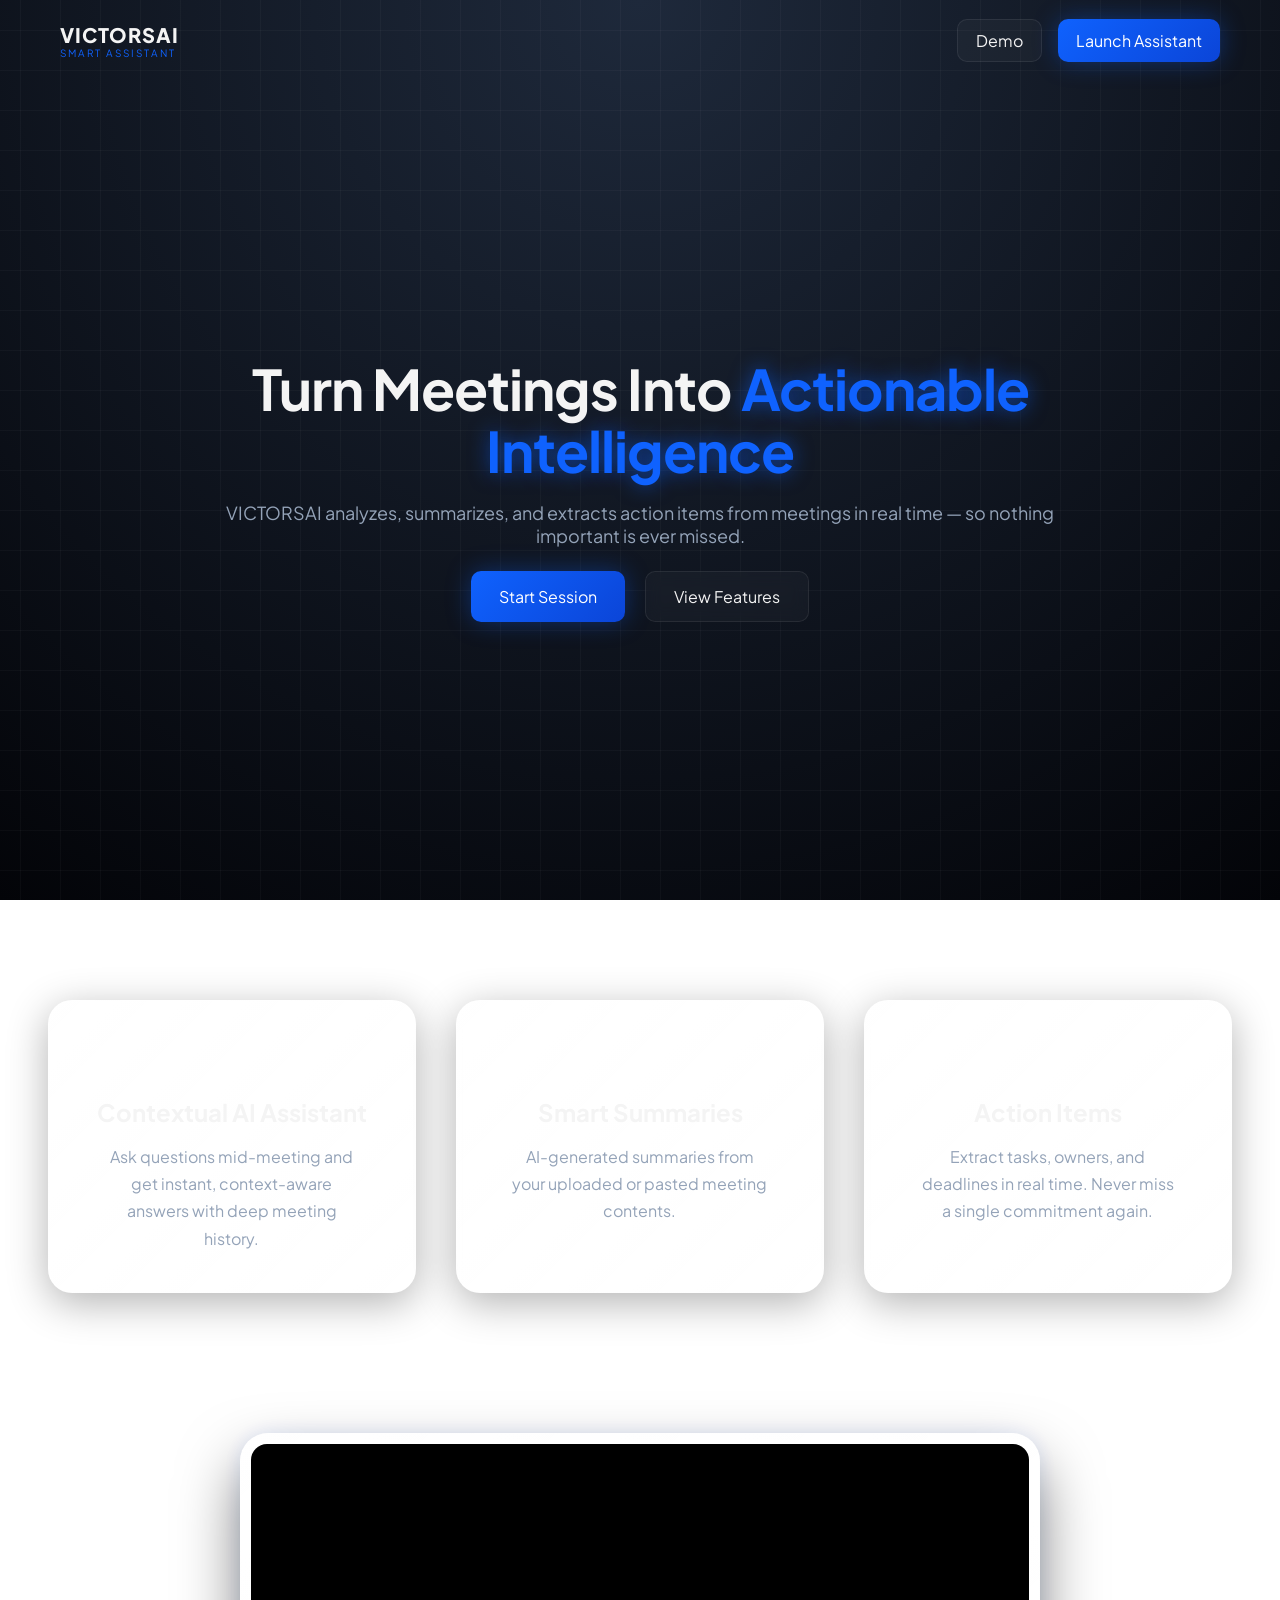
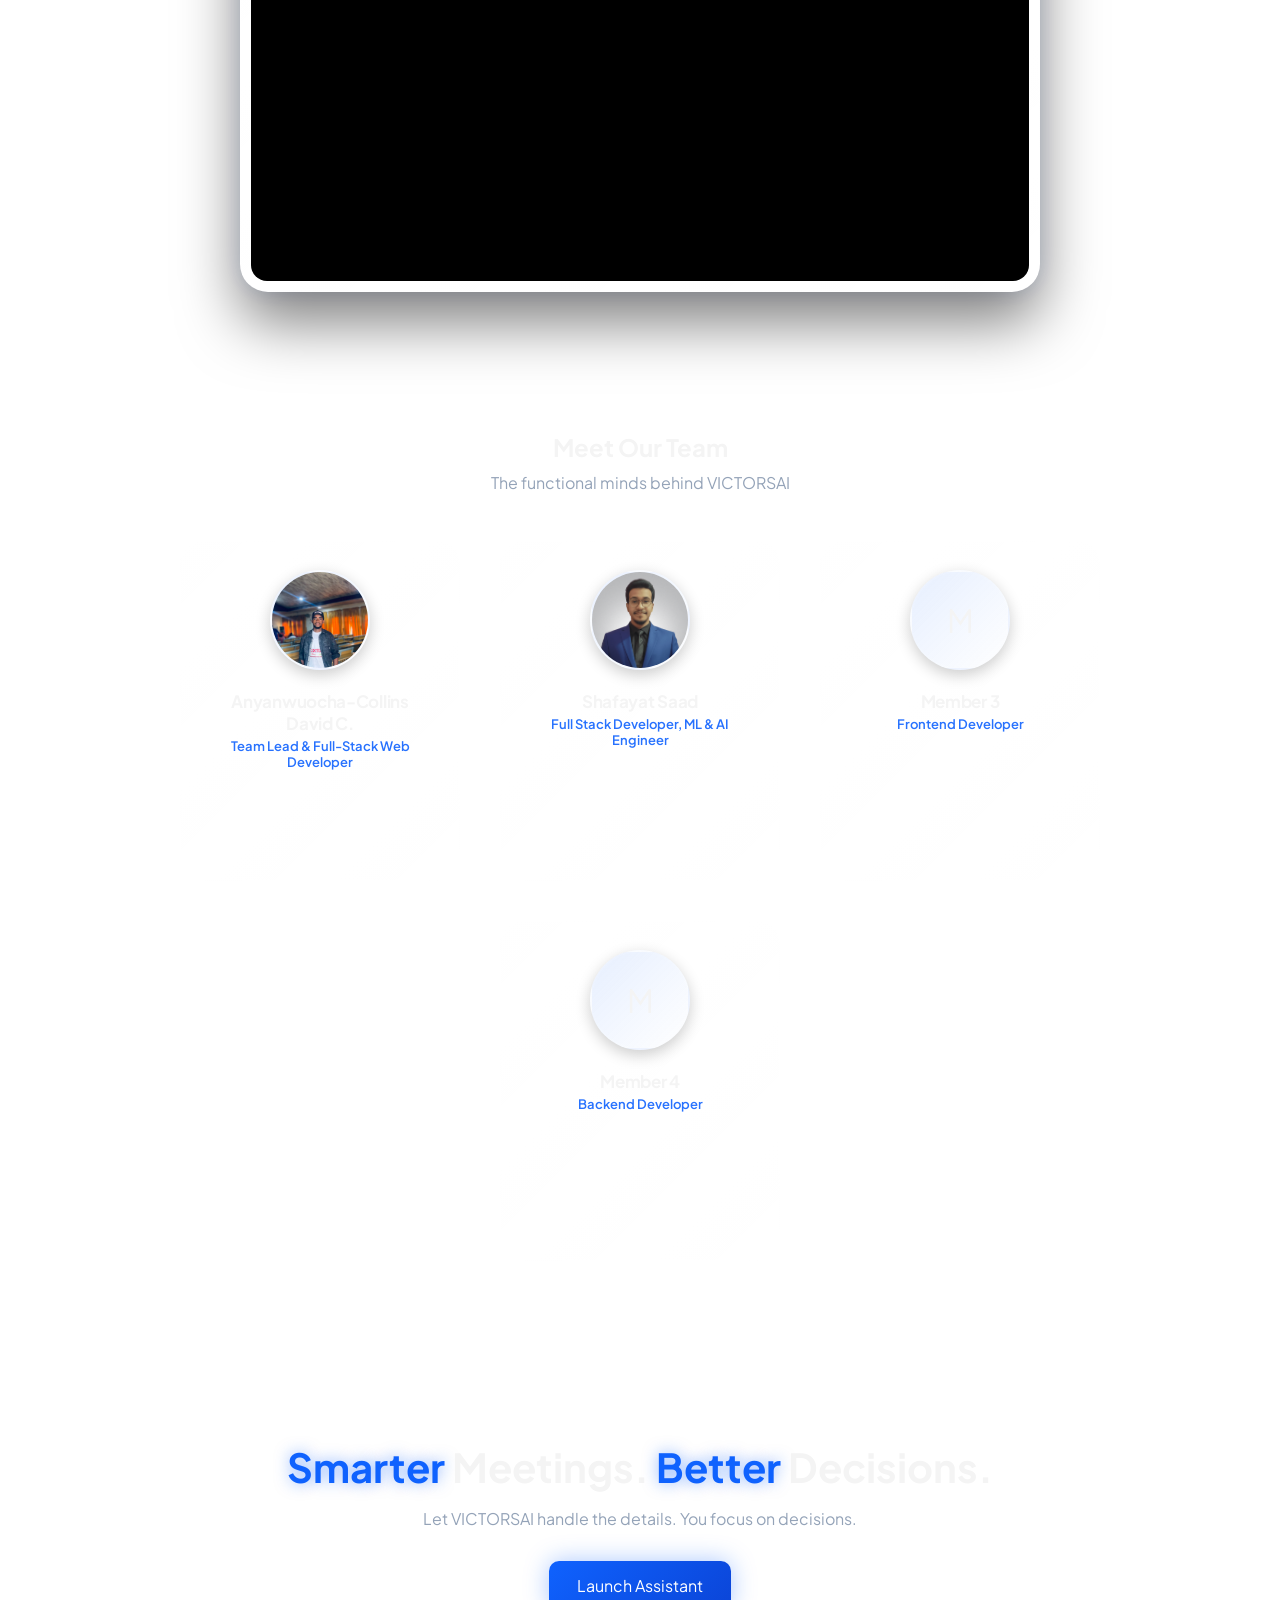
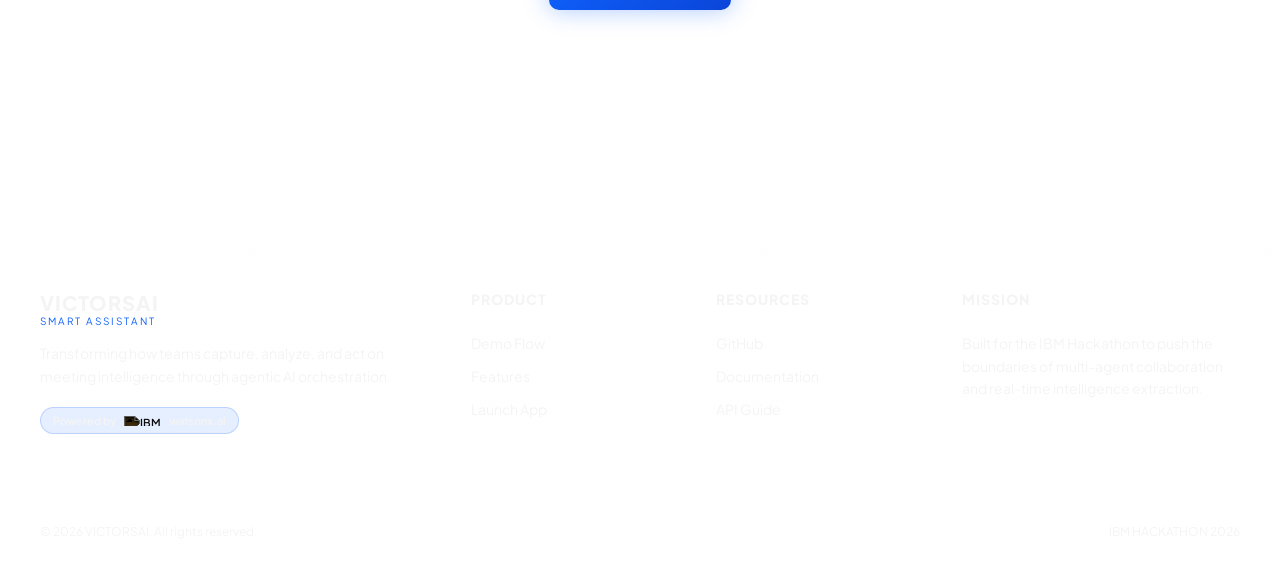
==== commit 38552195: "Update index.html" ====
--- a/frontend/index.html
+++ b/frontend/index.html
@@ -92,7 +92,7 @@
       <!-- Member 1: Anyanwuocha-Collins David C. -->
       <div class="team-member">
         <div class="member-avatar">
-          <img src="assets/images/david.heic" alt="David C.">
+          <img src="assets/images/david.jpg" alt="David C.">
         </div>
         <div class="member-name">Anyanwuocha-Collins David C.</div>
         <div class="member-role">Team Lead & Full-Stack Web Developer</div>
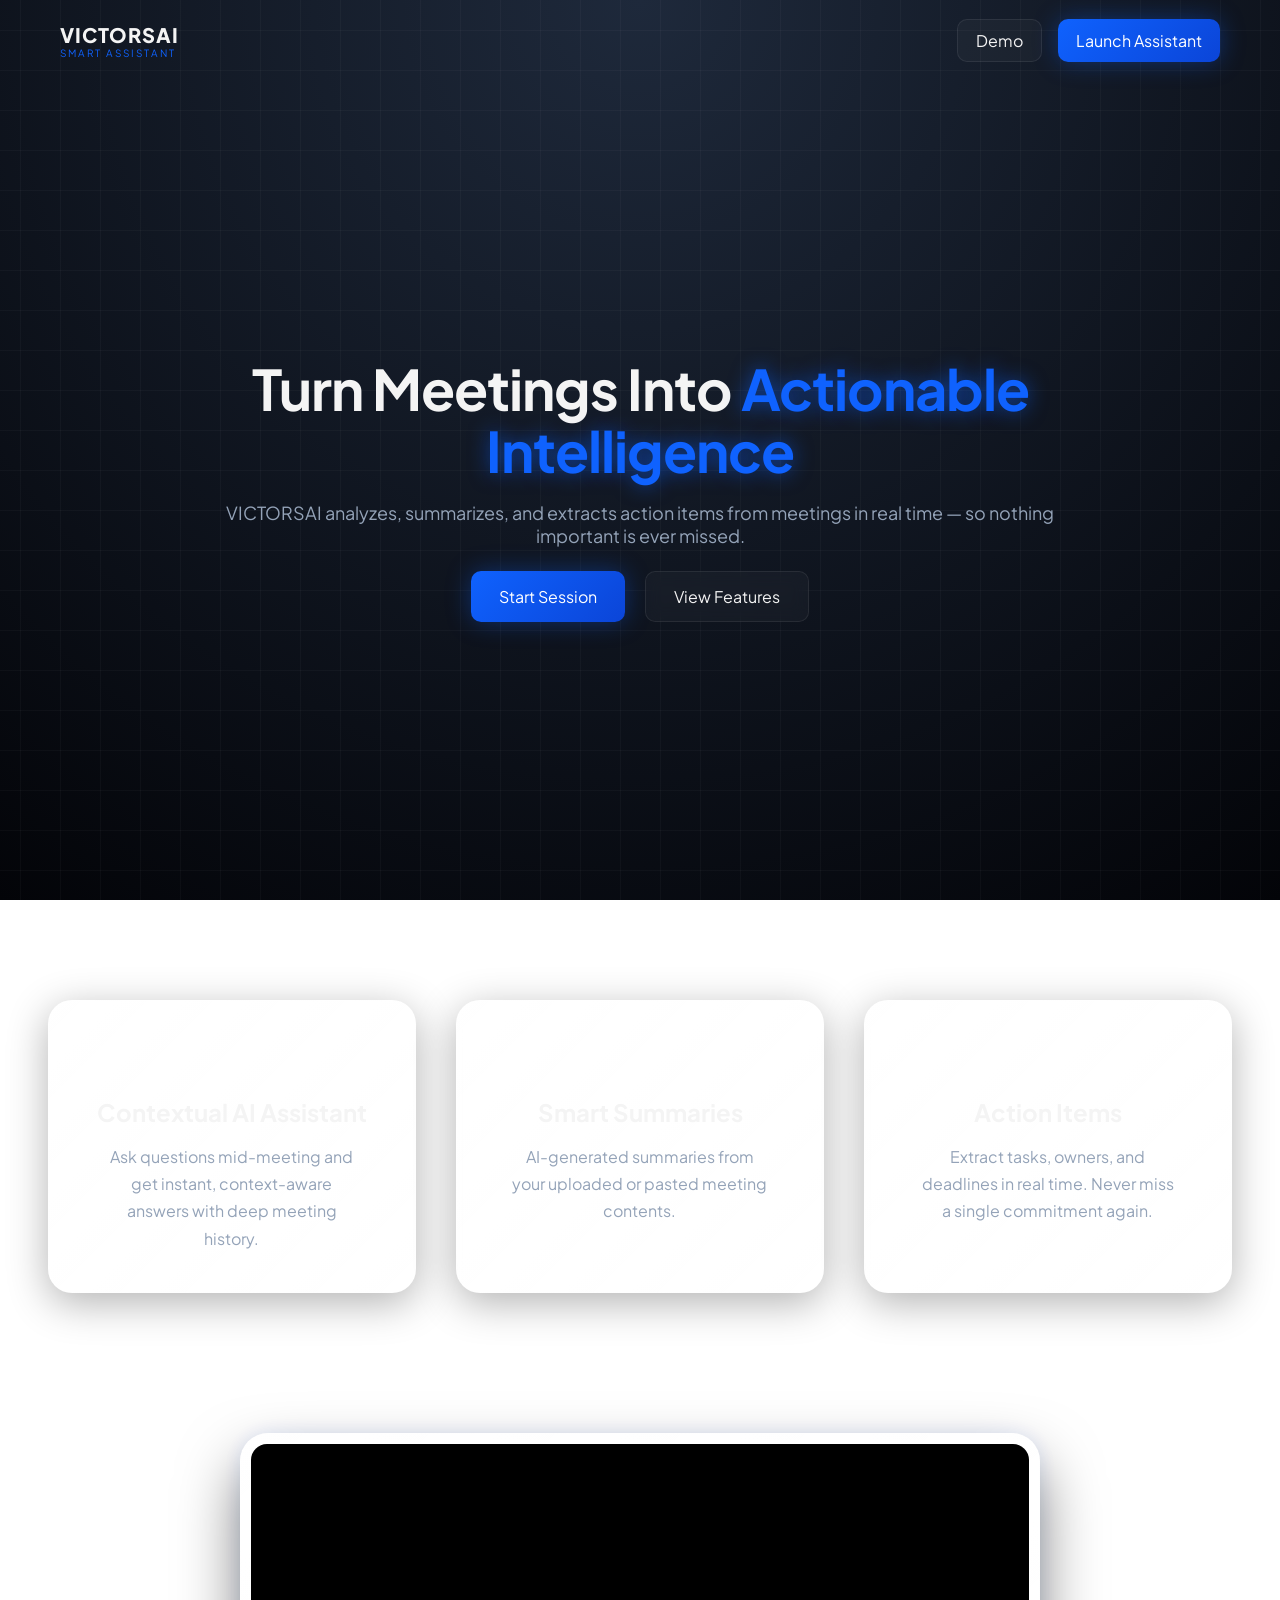
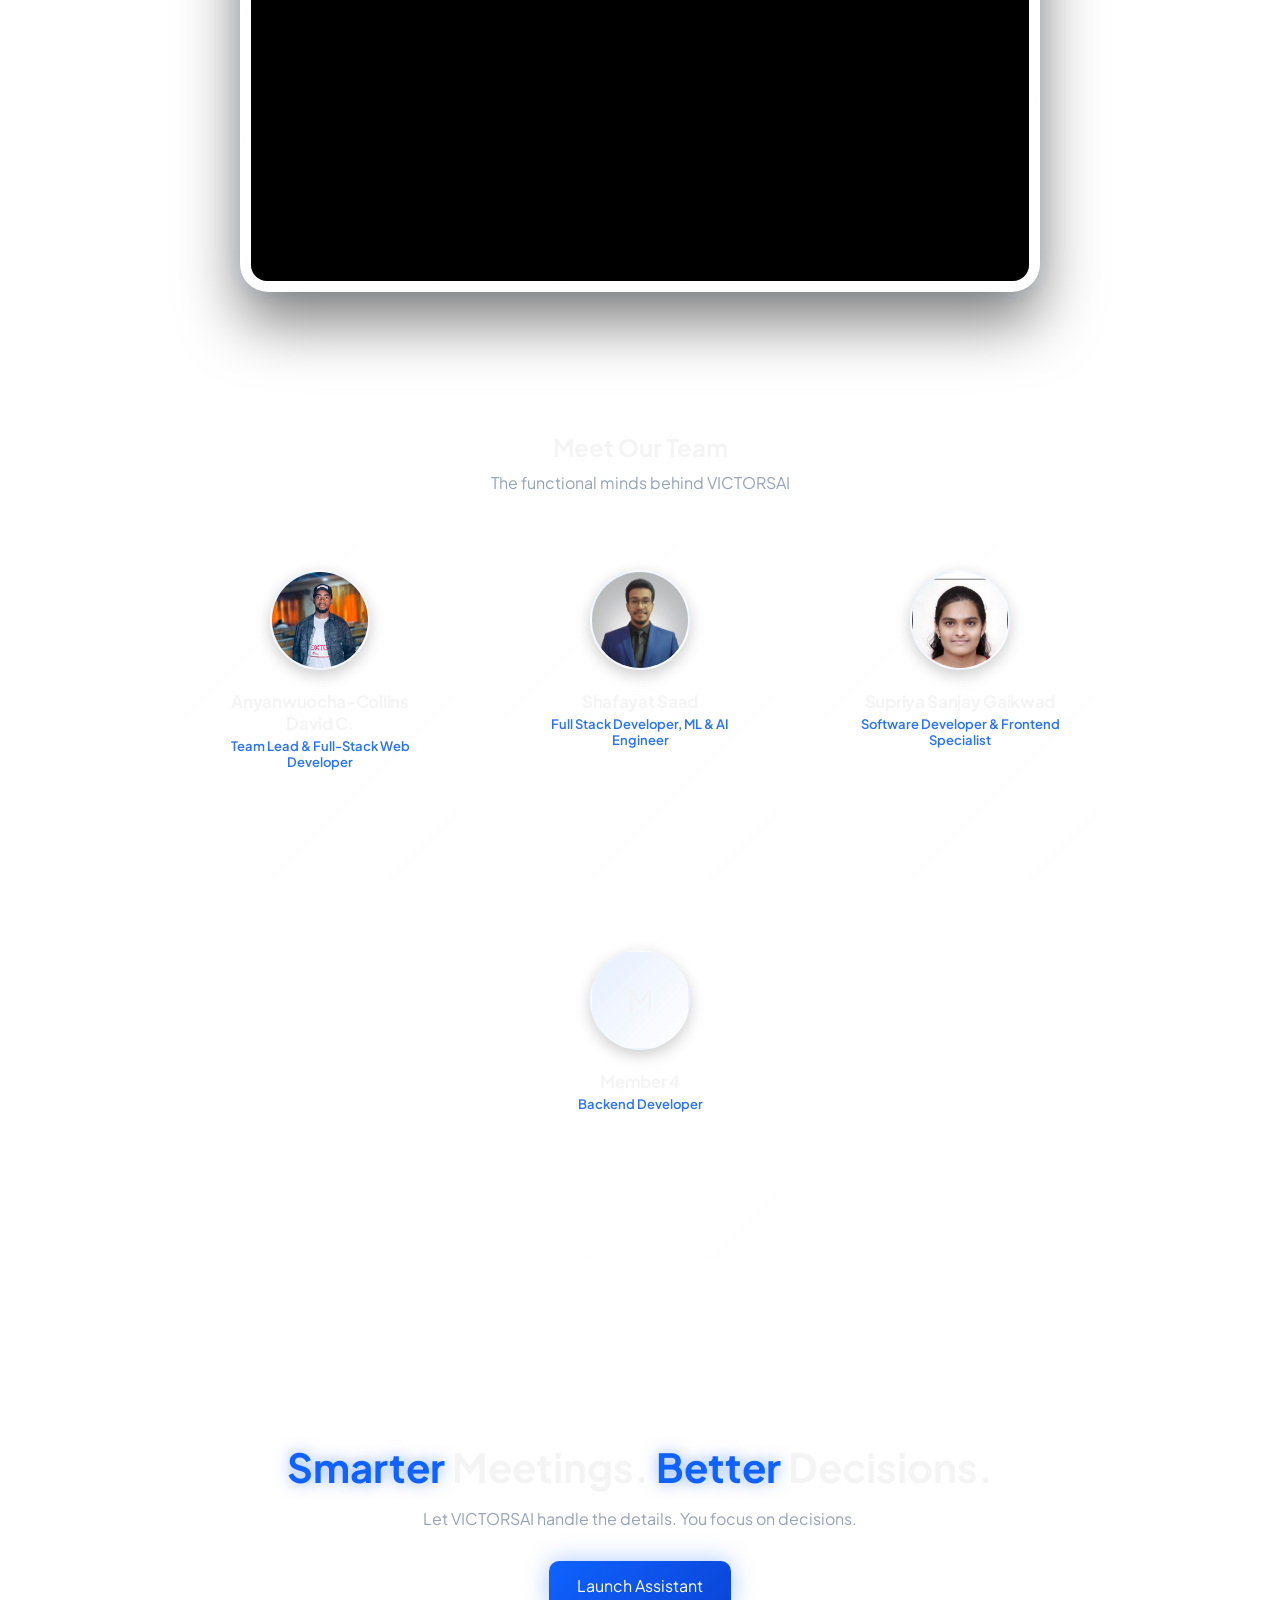
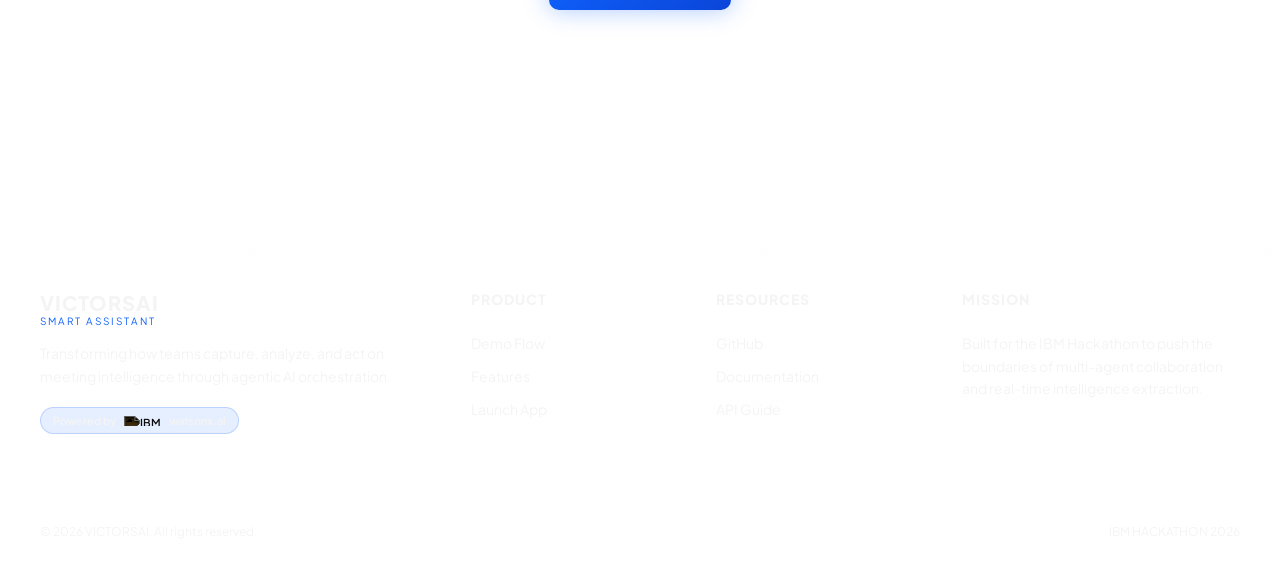
==== commit 3faa8a8b: "Update index.html" ====
--- a/frontend/index.html
+++ b/frontend/index.html
@@ -123,14 +123,19 @@
         </div>
       </div>
 
-       <!-- Member 3 -->
-       <div class="team-member">
-        <div class="member-avatar">M</div>
-        <div class="member-name">Member 3</div>
-        <div class="member-role">Frontend Developer</div>
-        <div class="member-social">
-            <a href="#" class="social-link"><i data-lucide="linkedin" style="width: 18px; height: 18px;"></i></a>
-            <a href="#" class="social-link"><i data-lucide="github" style="width: 18px; height: 18px;"></i></a>
+      <!-- Member 3: Supriya Sanjay Gaikwad -->
+      <div class="team-member">
+        <div class="member-avatar">
+          <img src="assets/images/supriya.jpg" alt="Supriya G.">
+        </div>
+        <div class="member-name">Supriya Sanjay Gaikwad</div>
+        <div class="member-role">Software Developer & Frontend Specialist</div>
+        <div class="member-bio">
+          MSc in Computer Science (Gold Medalist) with expertise in Frontend Development. Specialized in building responsive, high-performance web applications and creating clean, user-centric interfaces.
+        </div>
+        <div class="member-social">
+            <a href="https://www.linkedin.com/in/supriya-sanjay-gaikwad-2b14051b6/" target="_blank" class="social-link" title="LinkedIn"><i data-lucide="linkedin" style="width: 18px; height: 18px;"></i></a>
+            <a href="https://github.com/Supriya90921" target="_blank" class="social-link" title="GitHub"><i data-lucide="github" style="width: 18px; height: 18px;"></i></a>
         </div>
       </div>
 
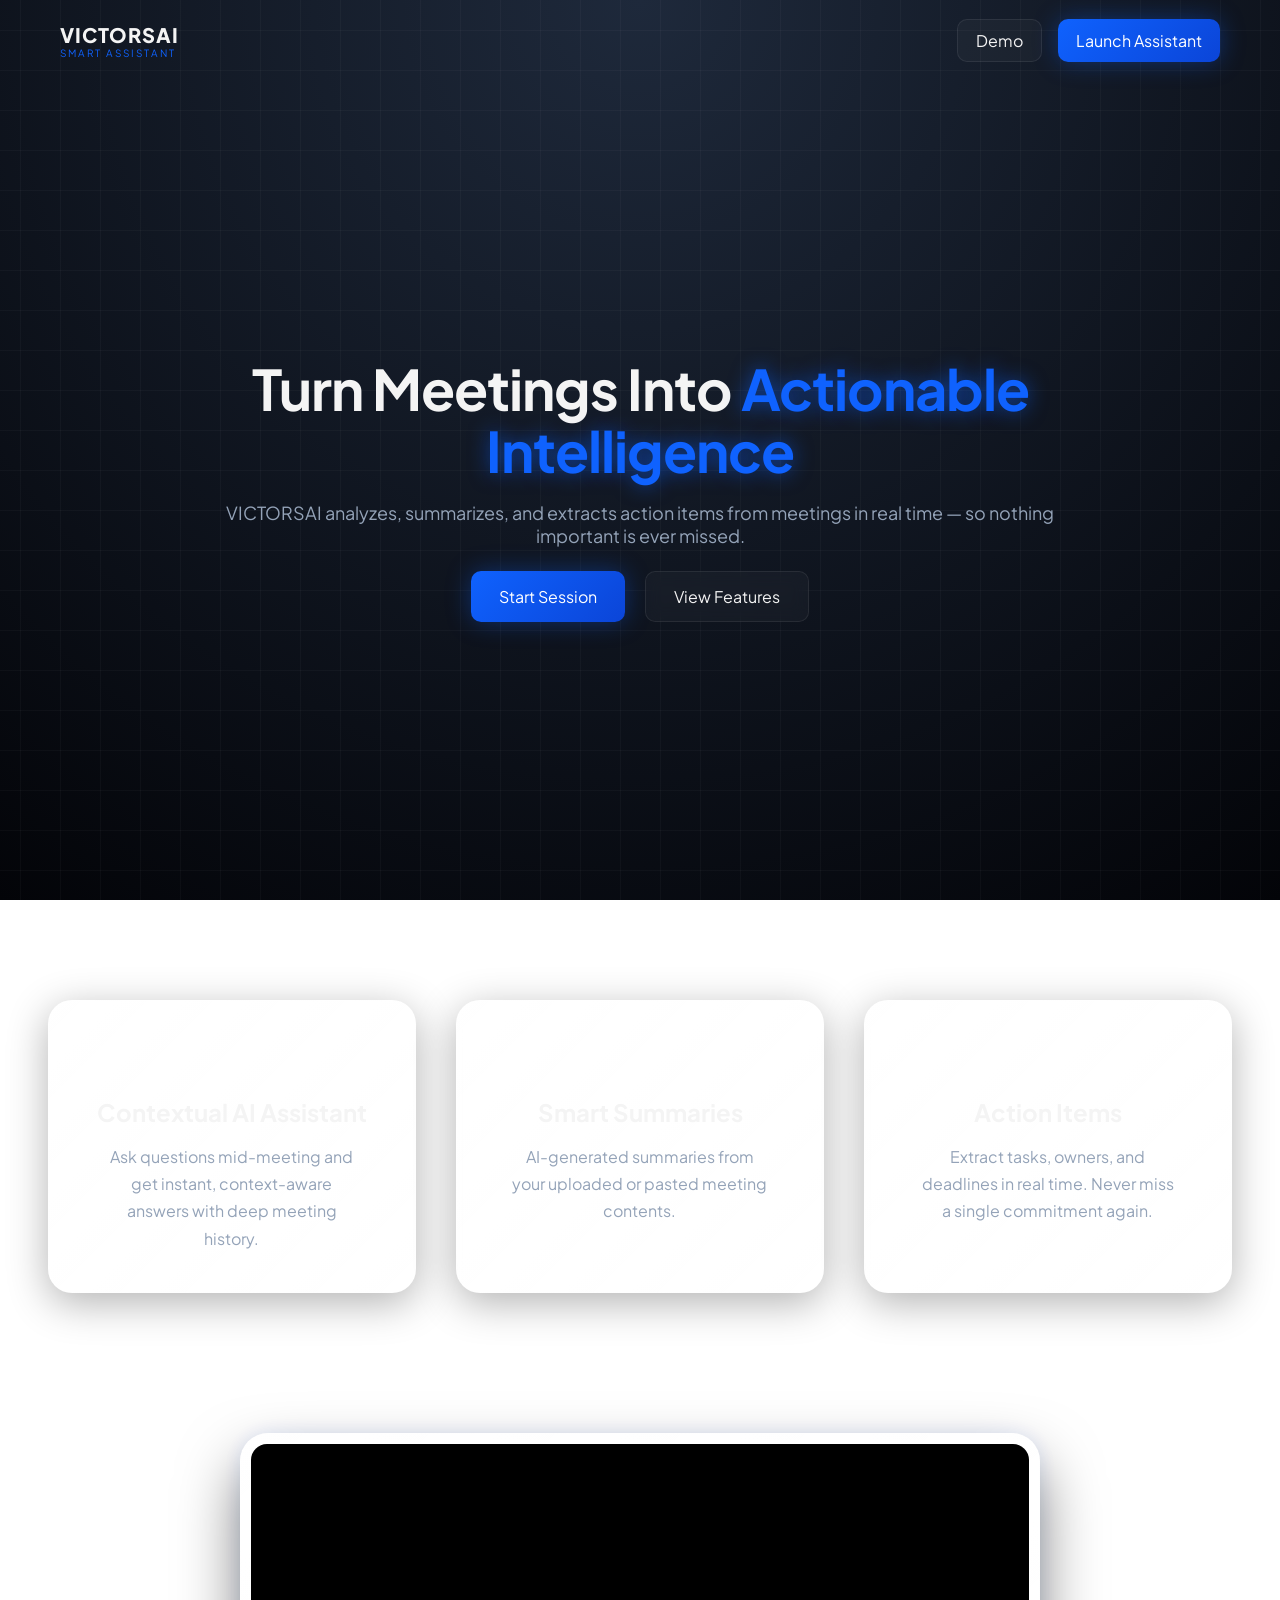
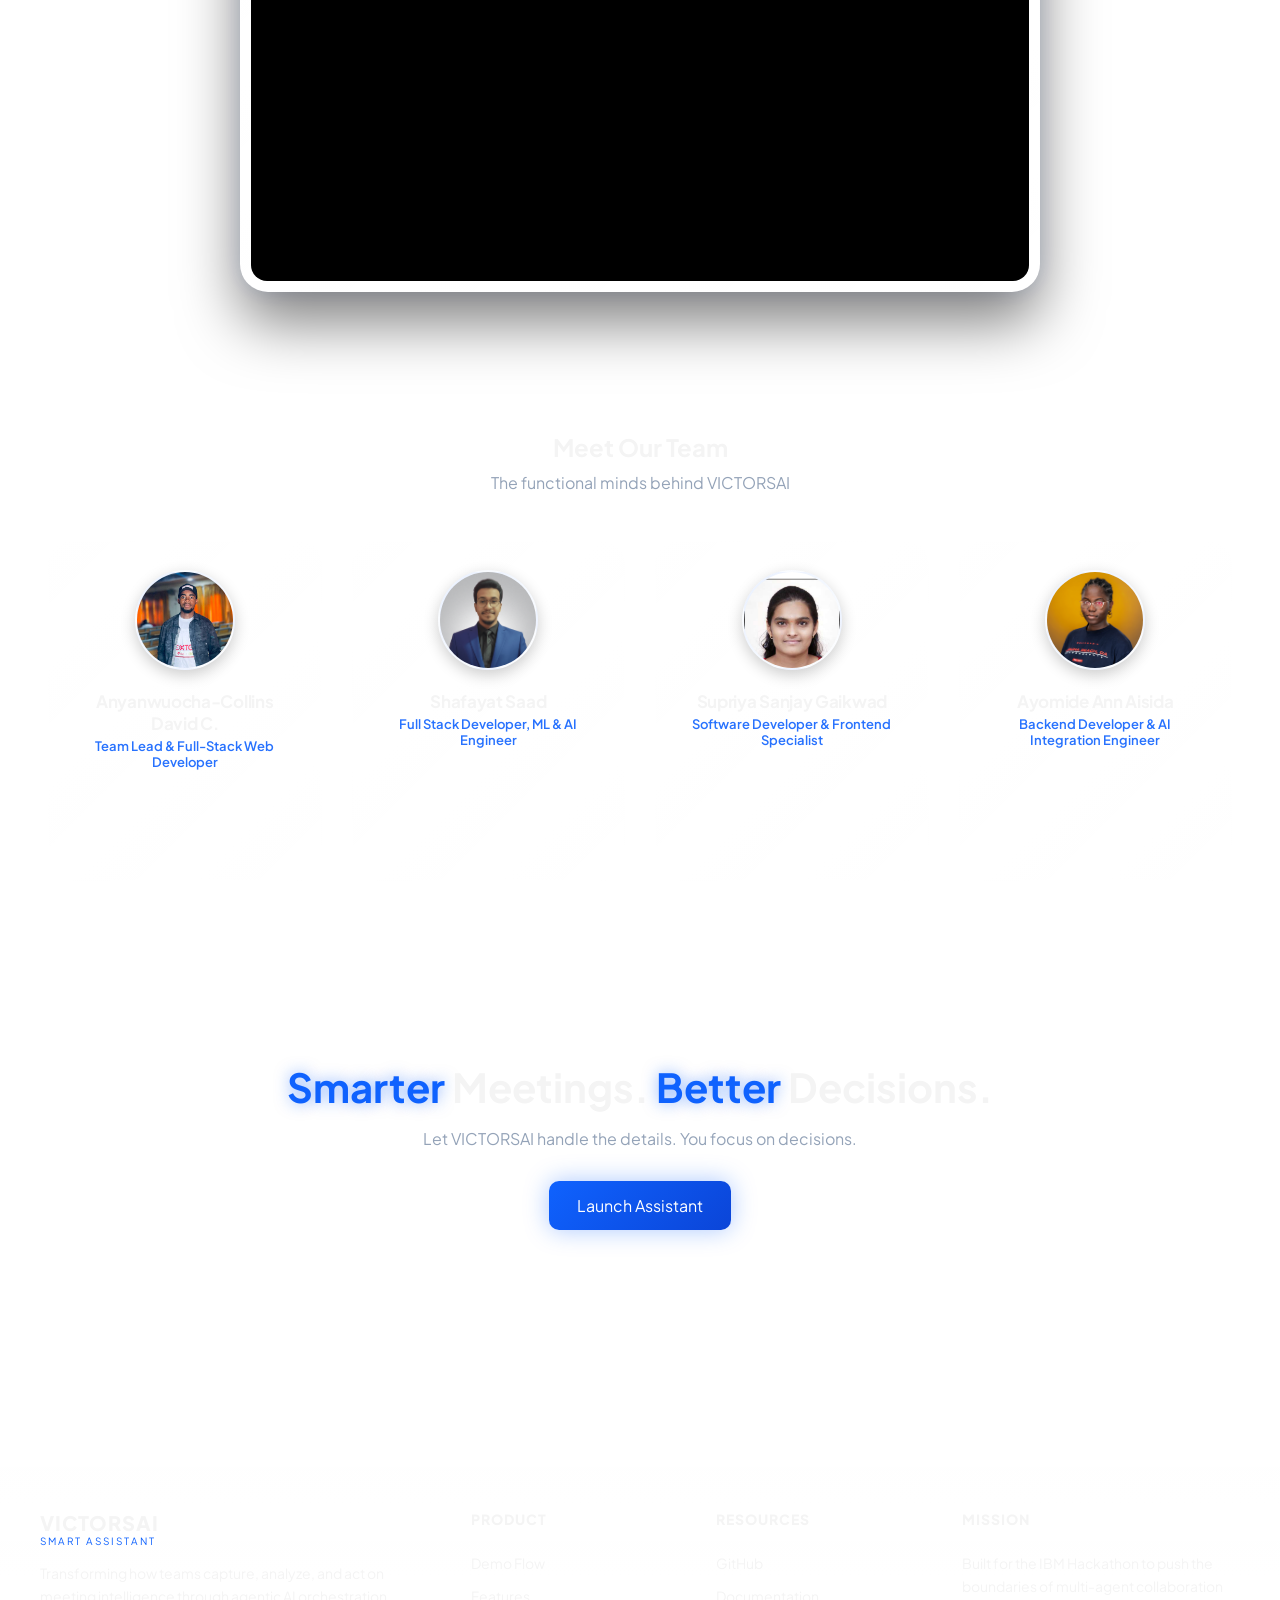
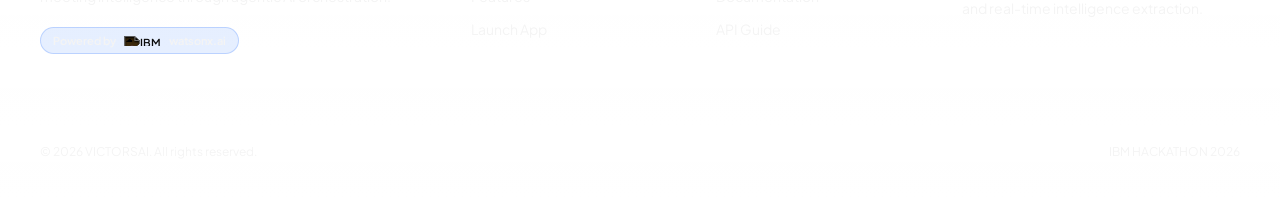
==== commit f4070c86: "Update index.html" ====
--- a/frontend/index.html
+++ b/frontend/index.html
@@ -85,7 +85,7 @@
   </section>
 
   <!-- TEAM -->
-  <section class="team reveal">
+  <section class="team">
     <h2>Meet Our Team</h2>
     <p style="color: var(--muted); margin-top: 10px;">The functional minds behind VICTORSAI</p>
     <div class="team-grid">
@@ -139,14 +139,19 @@
         </div>
       </div>
 
-      <!-- Member 4 -->
-      <div class="team-member">
-        <div class="member-avatar">M</div>
-        <div class="member-name">Member 4</div>
-        <div class="member-role">Backend Developer</div>
-        <div class="member-social">
-            <a href="#" class="social-link"><i data-lucide="linkedin" style="width: 18px; height: 18px;"></i></a>
-            <a href="#" class="social-link"><i data-lucide="github" style="width: 18px; height: 18px;"></i></a>
+      <!-- Member 4: Ayomide Ann Aisida -->
+      <div class="team-member">
+        <div class="member-avatar">
+          <img src="assets/images/Ayomide.jpg" alt="Ayomide A.">
+        </div>
+        <div class="member-name">Ayomide Ann Aisida</div>
+        <div class="member-role">Backend Developer & AI Integration Engineer</div>
+        <div class="member-bio">
+          Junior Computer Science student at Bowie State University Maryland, USA. On VICTORSAI, contributed to backend architecture and integrated agentic AI workflows using IBM watsonx Orchestrate.
+        </div>
+        <div class="member-social">
+            <a href="https://www.linkedin.com/in/ayomide0727" target="_blank" class="social-link" title="LinkedIn"><i data-lucide="linkedin" style="width: 18px; height: 18px;"></i></a>
+            <a href="https://github.com/Ayomide0727" target="_blank" class="social-link" title="GitHub"><i data-lucide="github" style="width: 18px; height: 18px;"></i></a>
         </div>
       </div>
     </div>
--- a/frontend/assets/css/styles.css
+++ b/frontend/assets/css/styles.css
@@ -201,11 +201,13 @@
 /* TEAM SECTION */
 .team { padding: 80px 48px; text-align: center; }
 .team-grid {
-  display: flex;
-  justify-content: center;
-  gap: 40px;
-  flex-wrap: wrap;
-  margin-top: 48px;
+  display: grid;
+  grid-template-columns: repeat(auto-fit, minmax(260px, 1fr));
+  justify-items: center;
+  align-items: start;
+  gap: 30px;
+  margin: 48px auto 0;
+  max-width: 1200px; /* Keeps 4 cards together comfortably */
 }
 .team-member {
   background: linear-gradient(135deg, rgba(255,255,255,0.03), rgba(255,255,255,0.01));
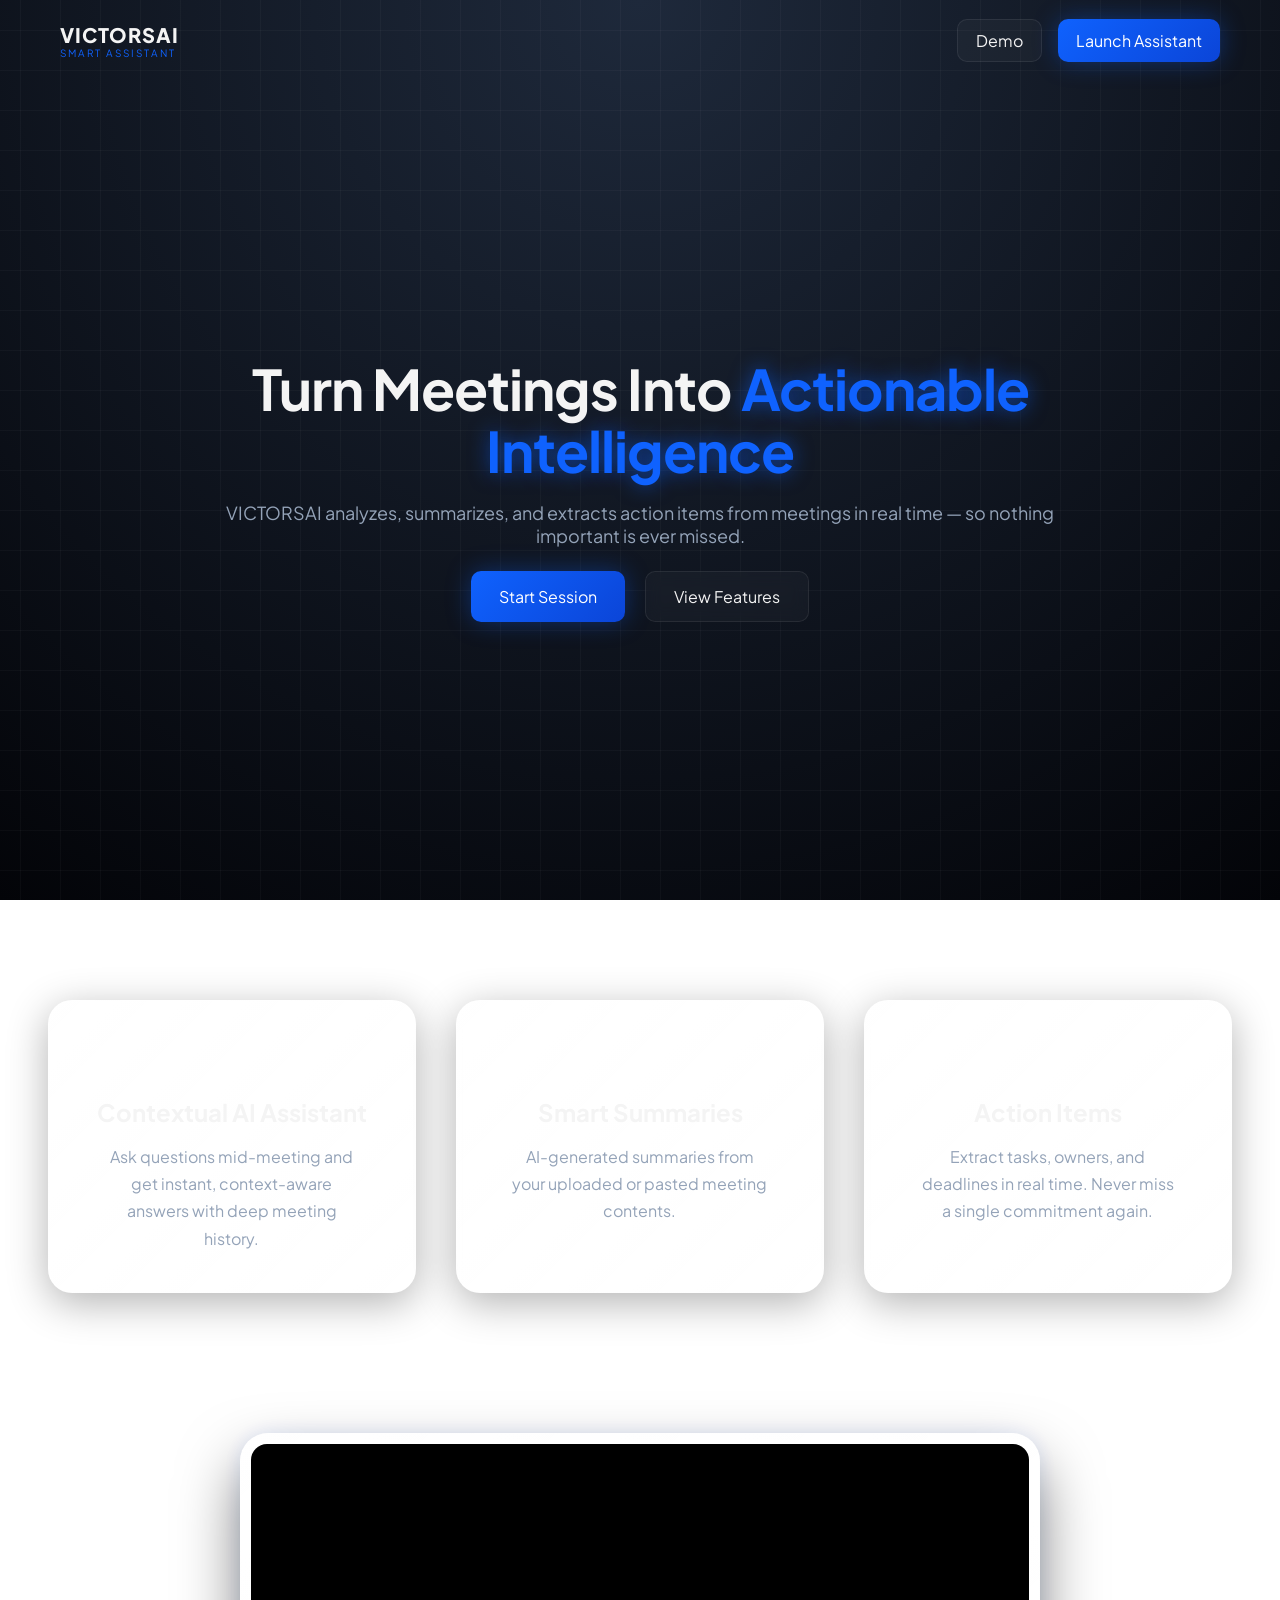
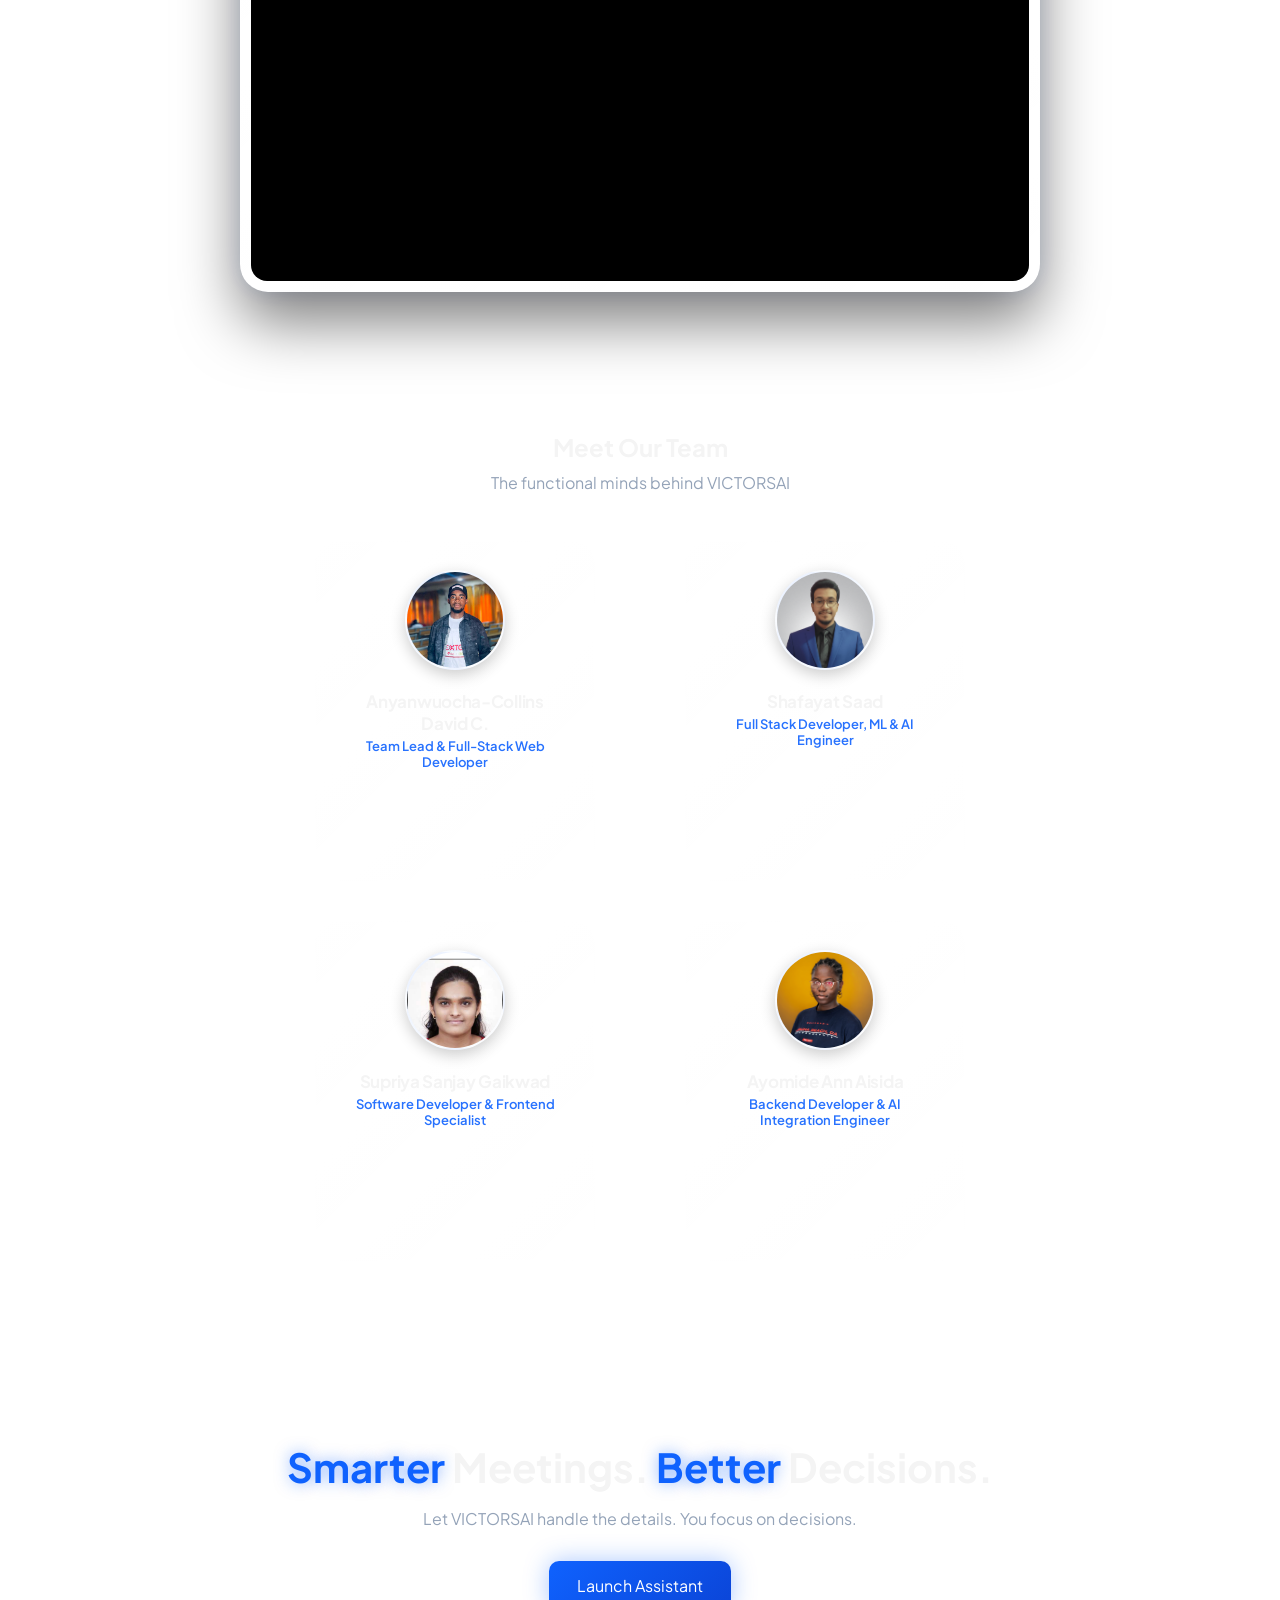
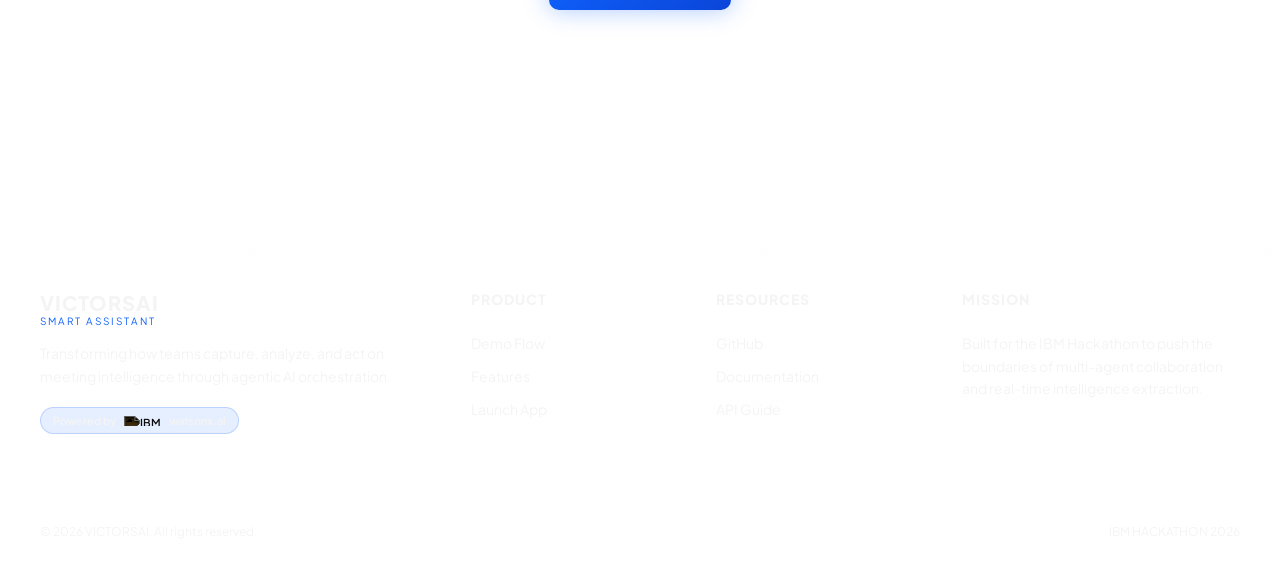
==== commit d85df276: "Update index.html" ====
--- a/frontend/index.html
+++ b/frontend/index.html
@@ -79,7 +79,7 @@
   <section class="video-section reveal">
     <div class="video-card">
       <div class="video-wrapper">
-        <iframe src="https://www.youtube.com/embed/9ZPboZJqa_g" title="VICTORSAI Demo" allow="accelerometer; autoplay; clipboard-write; encrypted-media; gyroscope; picture-in-picture; web-share" allowfullscreen></iframe>
+        <iframe src="https://www.youtube.com/embed/MrZHvJEKADg" title="VICTORSAI Demo" allow="accelerometer; autoplay; clipboard-write; encrypted-media; gyroscope; picture-in-picture; web-share" allowfullscreen></iframe>
       </div>
     </div>
   </section>
--- a/frontend/assets/css/styles.css
+++ b/frontend/assets/css/styles.css
@@ -202,12 +202,19 @@
 .team { padding: 80px 48px; text-align: center; }
 .team-grid {
   display: grid;
-  grid-template-columns: repeat(auto-fit, minmax(260px, 1fr));
+  grid-template-columns: repeat(2, 1fr);
   justify-items: center;
   align-items: start;
-  gap: 30px;
+  gap: 40px;
   margin: 48px auto 0;
-  max-width: 1200px; /* Keeps 4 cards together comfortably */
+  max-width: 700px; /* Perfectly fits 2x2 layout */
+}
+
+@media (max-width: 768px) {
+  .team-grid {
+    grid-template-columns: 1fr;
+    max-width: 100%;
+  }
 }
 .team-member {
   background: linear-gradient(135deg, rgba(255,255,255,0.03), rgba(255,255,255,0.01));
